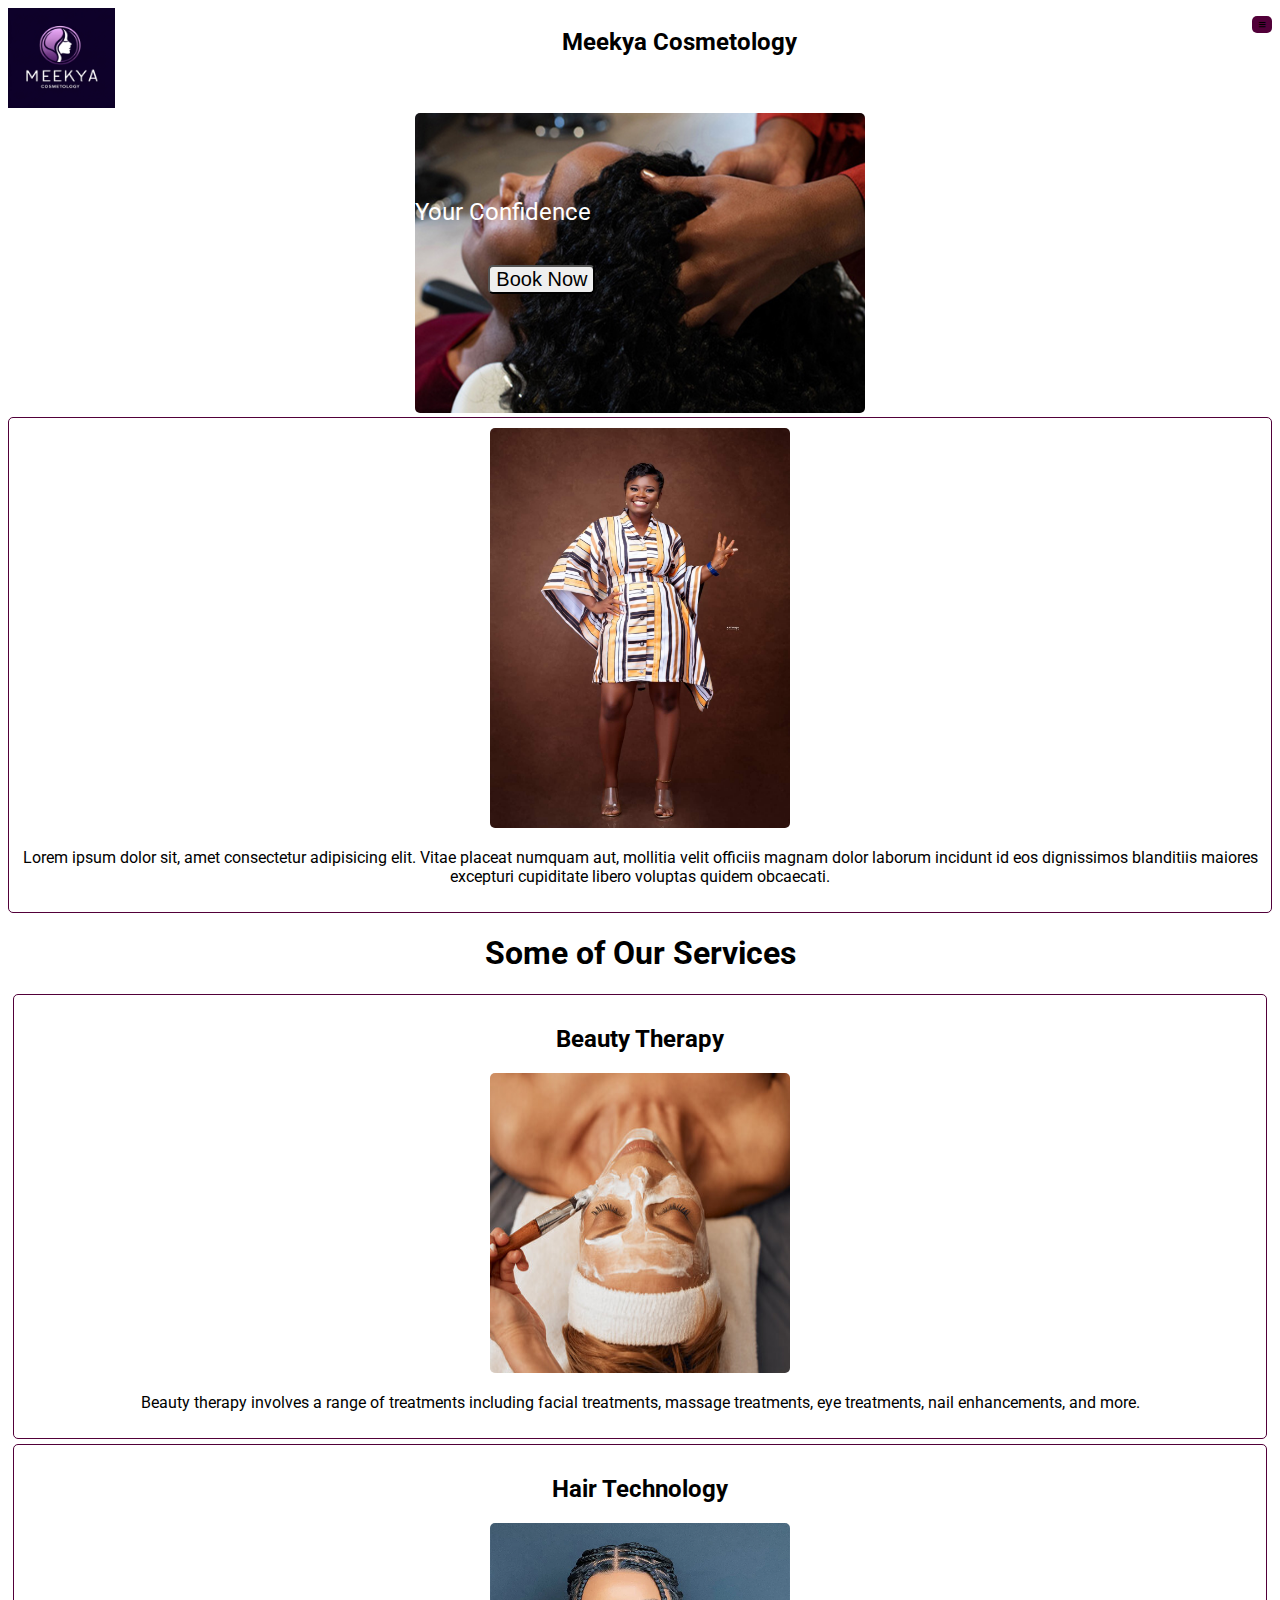
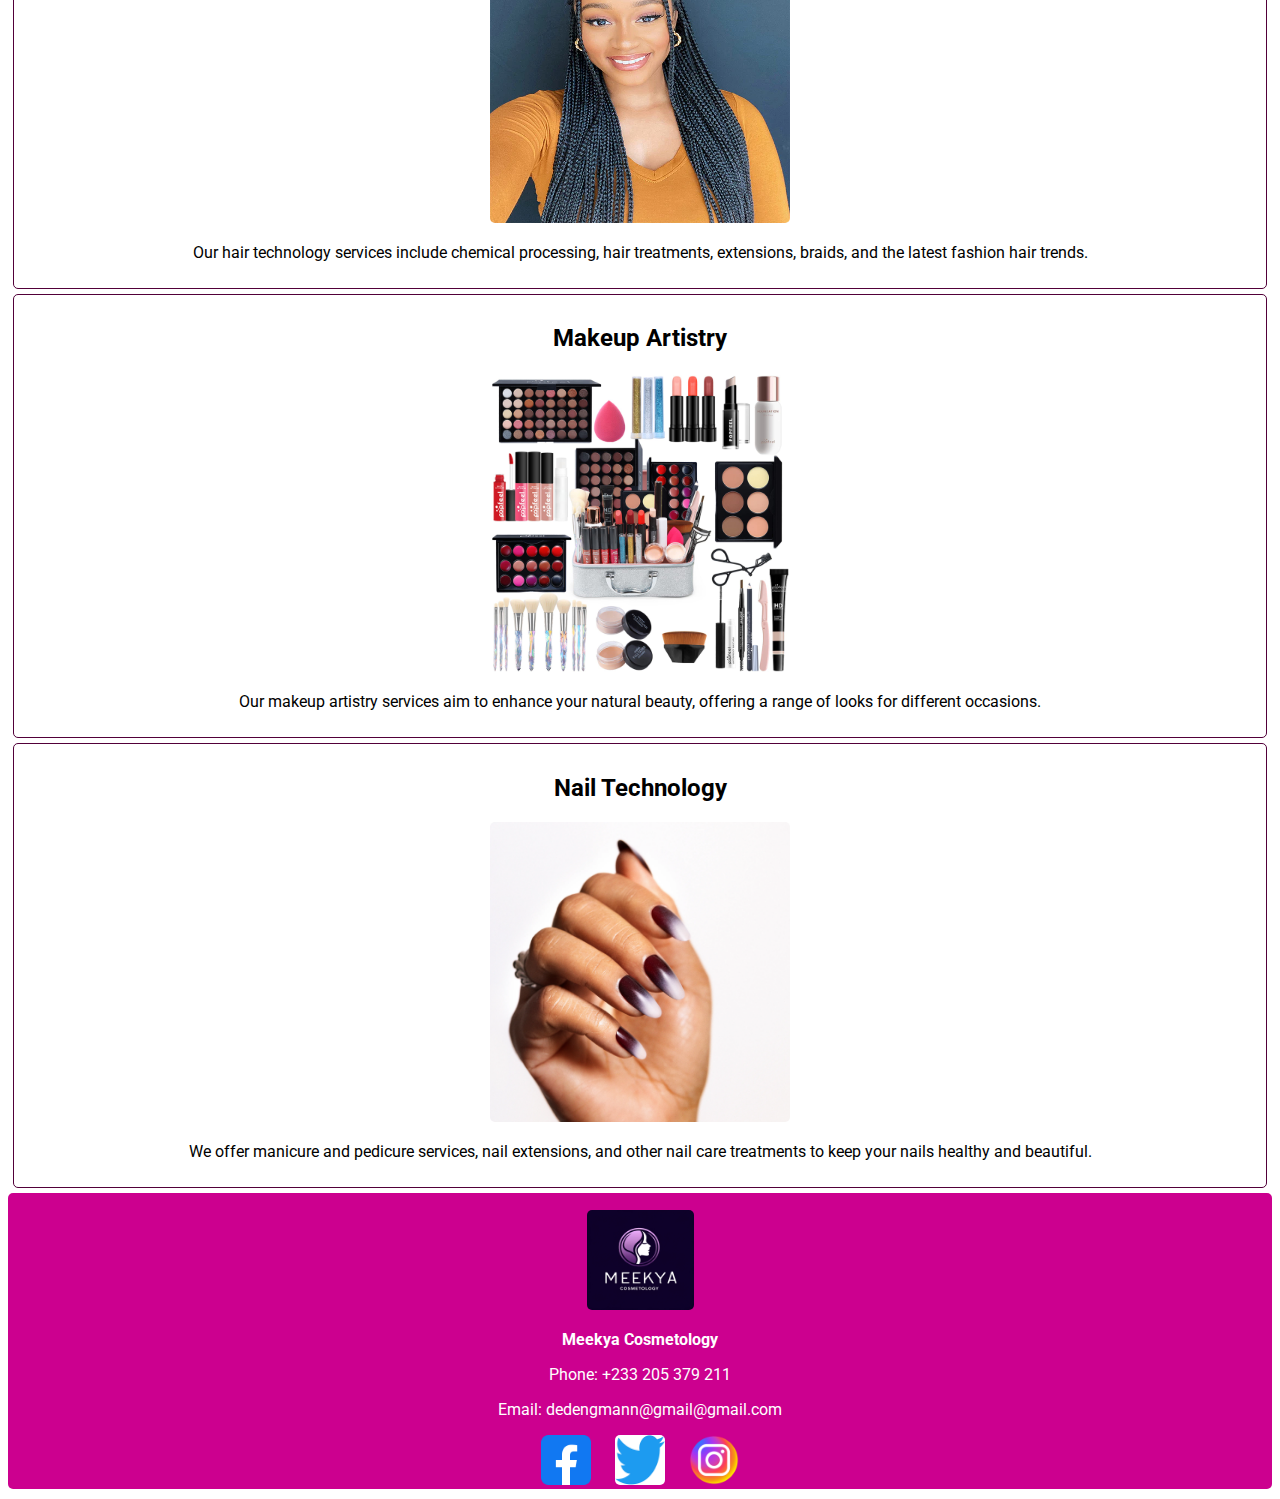
==== index.html @ be37b42e "updates" ====
<!DOCTYPE html>
<html lang="en">
  <head>
    <meta charset="UTF-8" />
    <meta name="viewport" content="width=device-width, initial-scale=1.0" />
    <meta name="description" content="Home pagefor Meekya website" />
    <title>Meekya</title>
    <link rel="stylesheet" href="styles/base.css" />
    <link rel="stylesheet" href="styles/medium.css" />
    <link rel="stylesheet" href="styles/larger.css" />
    <link rel="preconnect" href="https://fonts.googleapis.com" />
    <link rel="preconnect" href="https://fonts.gstatic.com" crossorigin />
    <link
      href="https://fonts.googleapis.com/css2?family=Roboto:ital,wght@0,100;0,300;0,400;0,500;0,700;0,900;1,100;1,300;1,400;1,500;1,700;1,900&display=swap"
      rel="stylesheet"
    />
    <script src="scripts/hamburger.js" defer></script>
  </head>
  <body>
    <header>
      <img src="images/meek-logo.webp" alt="logo" />
      <h2>Meekya Cosmetology</h2>
      <nav>
        <button class="menu-hide">X</button
        ><button class="menu-show showing">&equiv;</button>
        <ul id="nav-menu">
          <li><a class="active" href="index.html">Home</a></li>
          <li><a class="active" href="services.html">Services</a></li>
          <li><a class="active" href="book.html">Book Now</a></li>
        </ul>
      </nav>
    </header>
    <main id="index-main">
      <section id="hero">
        <div class="hero-container">
          <img src="images/heo1.jpg" alt="hero image" />
          <button id="book-button" onclick="book.html">Book Now</button>
          <p>Transform Your Look, Elevate Your Confidence</p>
        </div>
      </section>
      <div class="aboutme">
        <section id="aboutme">
          
          <img src="images/picofme.jpg" alt="about" />
          <p>
            Lorem ipsum dolor sit, amet consectetur adipisicing elit. Vitae
            placeat numquam aut, mollitia velit officiis magnam dolor laborum
            incidunt id eos dignissimos blanditiis maiores excepturi cupiditate
            libero voluptas quidem obcaecati.
          </p>
        </section>
      </div>
      <div class="services">
        <h1>Some of Our Services</h1>
        <section class="services-section" id="service1">
          <h2>Beauty Therapy</h2>
          <img src="images/beauty therapy.jpg" alt="img1" />
          <p>
            Beauty therapy involves a range of treatments including facial
            treatments, massage treatments, eye treatments, nail enhancements,
            and more.
          </p>
        </section>
        <section class="services-section" id="service1">
          <h2>Hair Technology</h2>
          <img src="images/hairtec.webp" alt="img1" />
          <p>
            Our hair technology services include chemical processing, hair
            treatments, extensions, braids, and the latest fashion hair trends.
          </p>
        </section>
        <section class="services-section" id="service1">
          <h2>Makeup Artistry</h2>
          <img src="images/maekup.jpg" alt="img1" />
          <p>
            Our makeup artistry services aim to enhance your natural beauty,
            offering a range of looks for different occasions.
          </p>
        </section>
        <section class="services-section" id="service1">
          <h2>Nail Technology</h2>
          <img src="images/nails.webp" alt="img1" />
          <p>
            We offer manicure and pedicure services, nail extensions, and other
            nail care treatments to keep your nails healthy and beautiful.
          </p>
        </section>
      </div>
      
      <footer>
        <div class="footer-logo">
          <p>
            <img src="images/meek-logo.webp" alt="Logo" width="107" height="100" />
          </p>
        </div>
        <div class="footer-contact-details">
          <p><b>Meekya Cosmetology</b></p>
          <p>Phone: +233 205 379 211</p>
          <p>Email: dedengmann@gmail@gmail.com</p>
        </div>

        <div class="socialmedia">
          <a href="https://www.facebook.com/">
            <img
              src="images/facebook.png"
              alt="Facebook"
              width="50"
              height="50"
            />
          </a>

          <a href="https://twitter.com/">
            <img
              src="images/twitter.png"
              alt="Twitter"
              width="50"
              height="50"
            />
          </a>

          <a href="https://www.instagram.com/">
            <img
              src="images/instagram.png"
              alt="Instagram"
              width="50"
              height="50"
            />
          </a>
        </div>
      </footer>
    </main>
  </body>
</html>
---- styles/base.css ----
:root {
    --text-color: black;
    --background-color: white;
    --accent-color: #CC008F;
    --accent-color2: #520039;
}

body {
    font-family: "Roboto", sans-serif;
    font-weight: 400;
    font-style: normal;
    text-align: center;

}

nav ul {
    list-style: none;

}


nav ul li a {
    display: block;
    font-size: 24px;
    text-decoration: none;
    color: black;
    text-align: center;
    padding: 10px;

}


nav ul li a:hover {
    background-color: var(--accent-color2);
    border-radius: 10px;
}

.menu-hide,
.menu-show {

    display: none;

    background-color: var(--accent-color2);

    border: black;

    margin: .5rem 0 0 .5rem;

    border-radius: 5px;

}



.menu-hide.showing,
.menu-show.showing {

    display: block;
    text-align: center;

}



#nav-menu {

    display: none;


}



#nav-menu.showing {

    display: block;


}

header img {
    height: 100px;
    width: 107px;

}

header {
    display: flex;
    justify-content: space-between;
    padding-bottom: 5px;
}

.hero-container {
    position: relative;
}

#hero img {
    width: 450px;
    height: 300px;
    border-radius: 5px;
}


#book-button {
    position: absolute;
    top: 50%;
    left: 38%;
    font-size: 20px;
    border-radius: 5px;
}

#hero p {
    position: absolute;
    top: 20%;
    left: 7%;
    color: white;
    font-size: 24px;
}

#book-button:hover {
    cursor: pointer;
    background-color: #CC008F;
    color: white;
}

.aboutme {
    border: solid 1.5px #520039;
    padding: 10px;
    border-radius: 5px;

}

.aboutme img {
    width: 300px;
    height: 400px;
    border-radius: 5px;
}

.services-section {
    border: solid 1.5px #520039;
    padding: 10px;
    border-radius: 5px;
    margin: 5px;
}

.services img {
    width: 300px;
    height: 300px;
    border-radius: 5px;
}

footer {
    background-color: #CC008F;
    padding-top: 1px;
    color: white;
    border-radius: 5px;


}

footer a {
    text-decoration: none;
    padding: 10px;

}

footer img {
    border-radius: 5px;
}
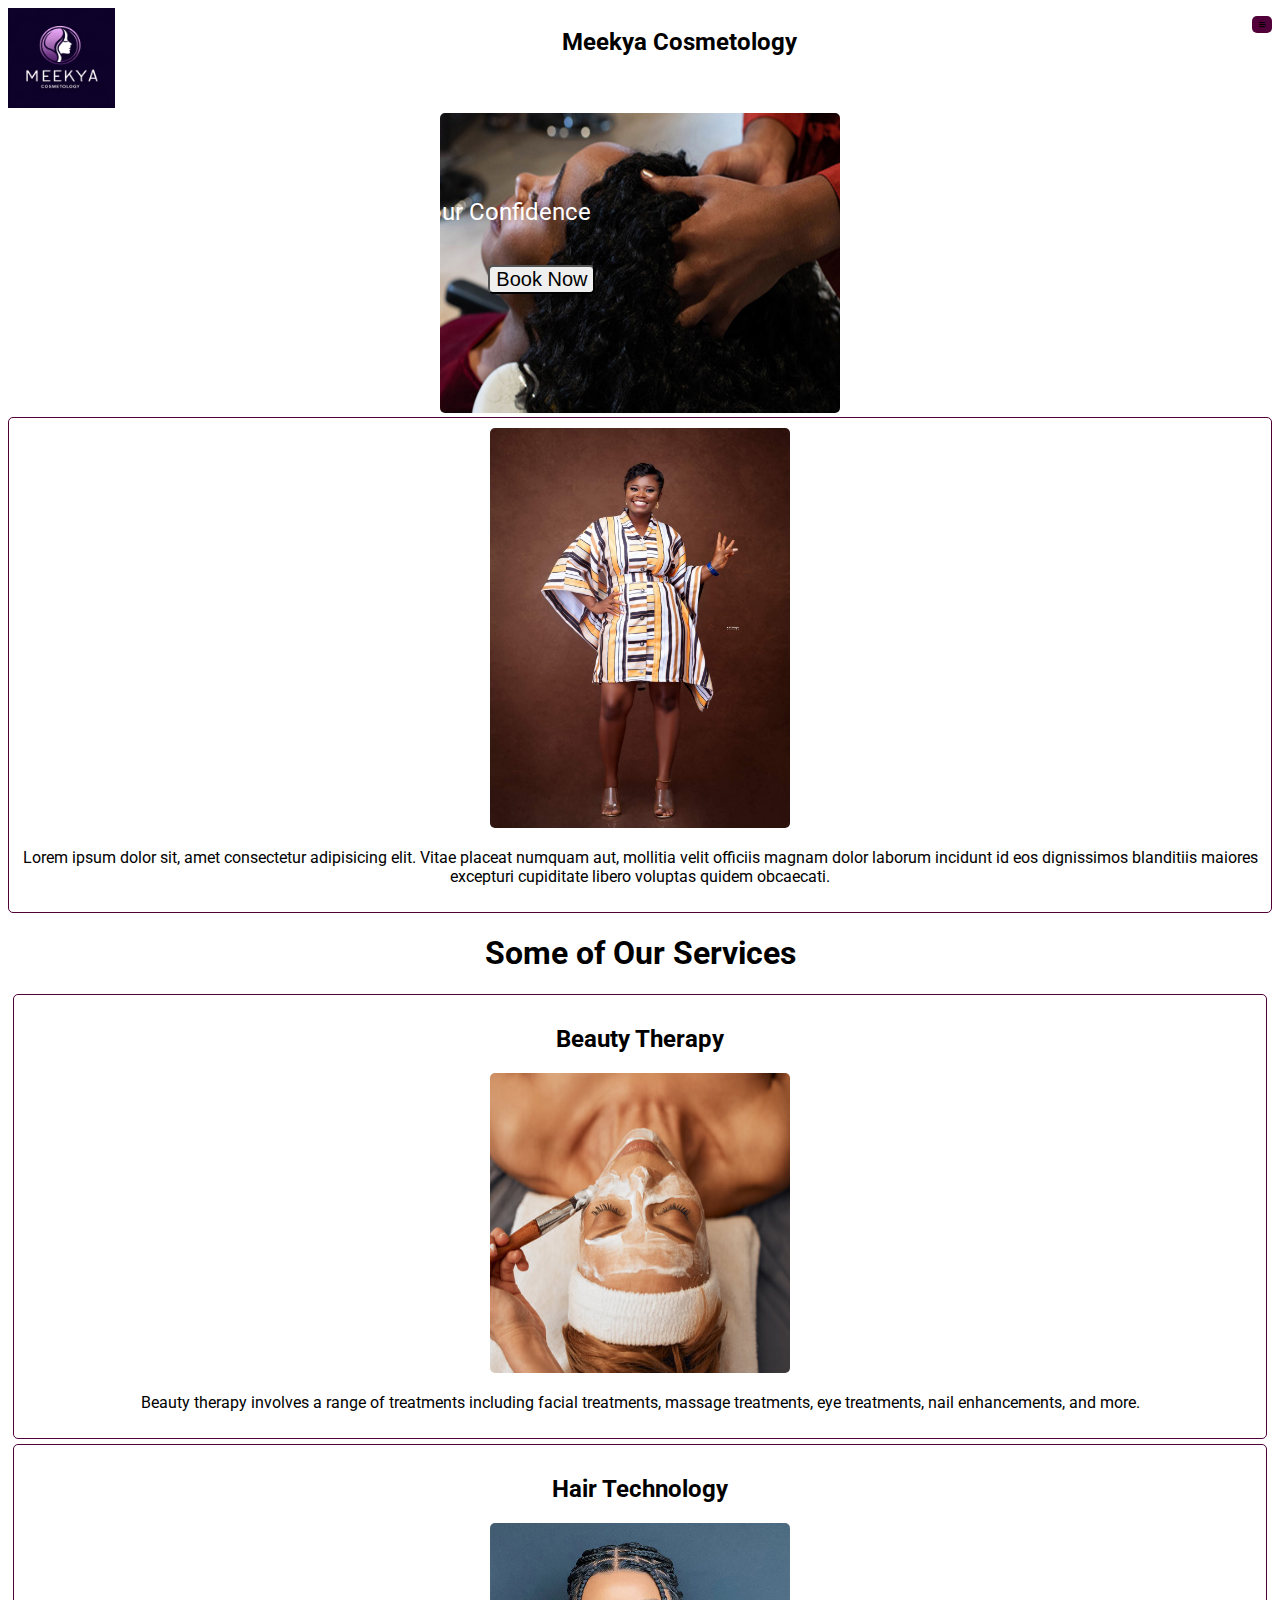
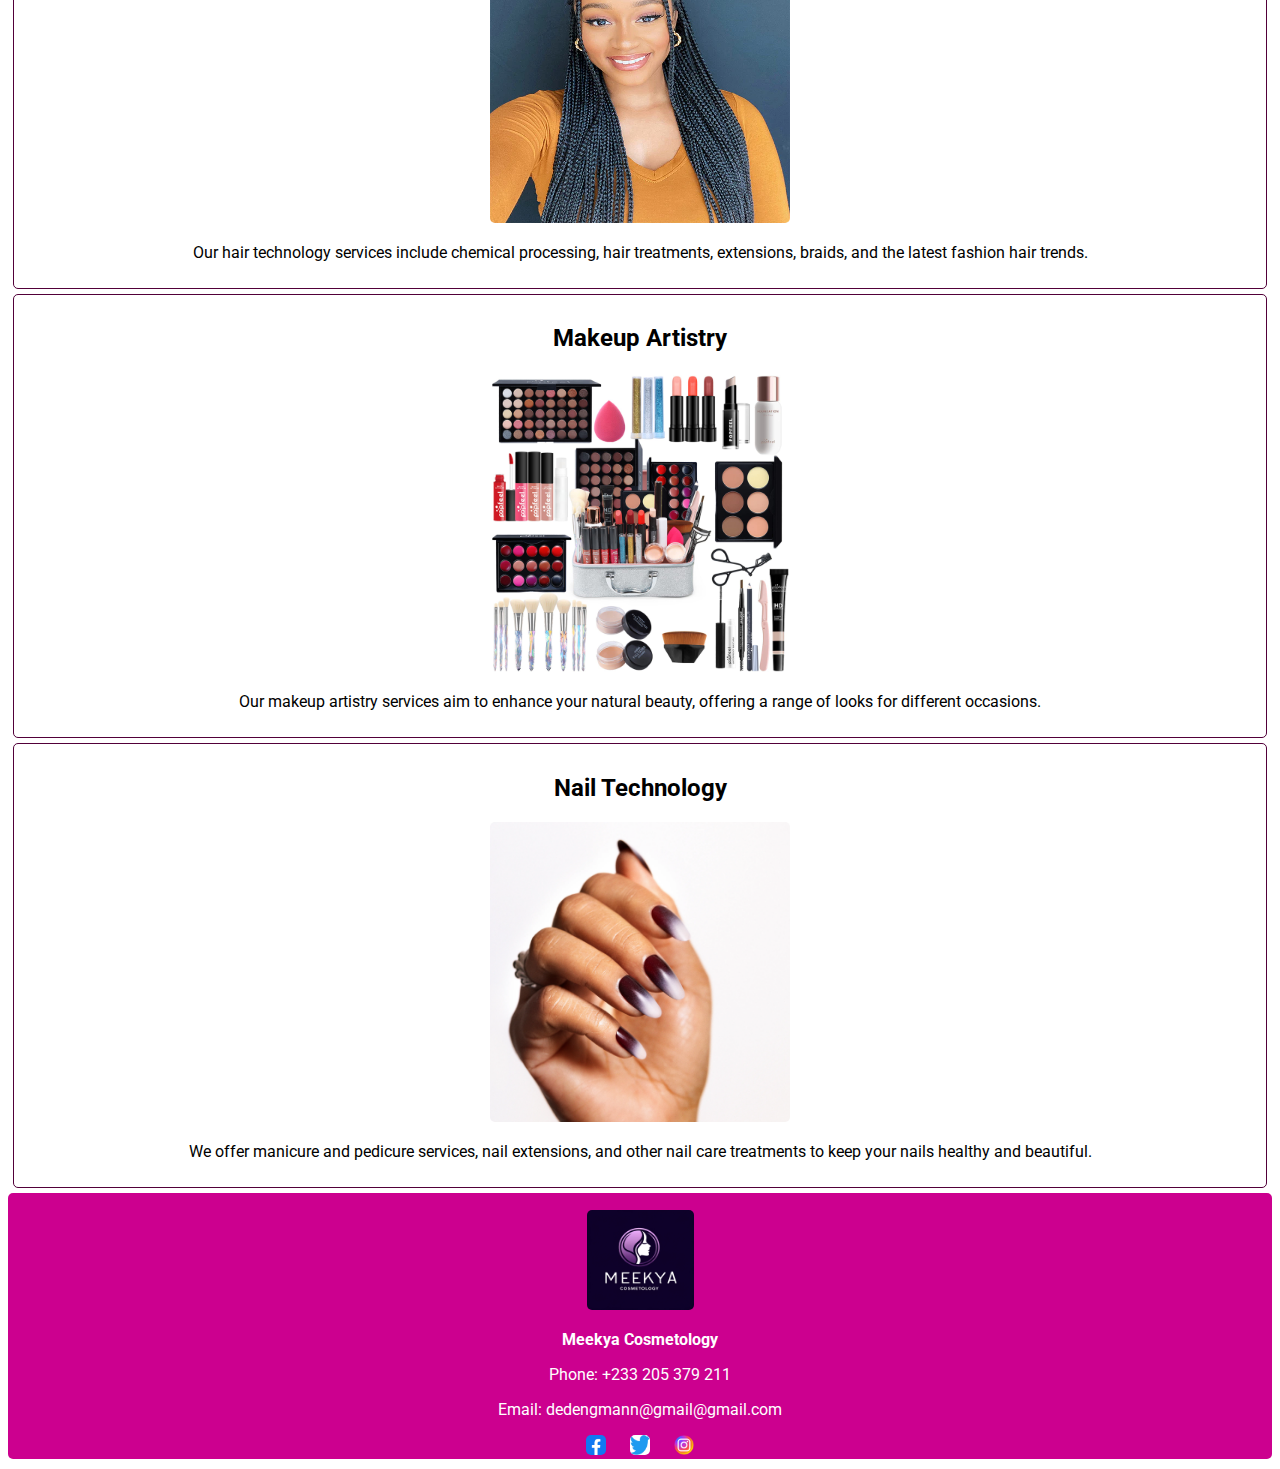
==== commit add806ba: "updates" ====
--- a/index.html
+++ b/index.html
@@ -104,8 +104,8 @@
             <img
               src="images/facebook.png"
               alt="Facebook"
-              width="50"
-              height="50"
+              width="20"
+              height="20"
             />
           </a>
 
@@ -113,8 +113,8 @@
             <img
               src="images/twitter.png"
               alt="Twitter"
-              width="50"
-              height="50"
+              width="20"
+              height="20"
             />
           </a>
 
@@ -122,8 +122,8 @@
             <img
               src="images/instagram.png"
               alt="Instagram"
-              width="50"
-              height="50"
+              width="20"
+              height="20"
             />
           </a>
         </div>
--- a/styles/base.css
+++ b/styles/base.css
@@ -95,7 +95,7 @@
 }
 
 #hero img {
-    width: 450px;
+    width: 400px;
     height: 300px;
     border-radius: 5px;
 }
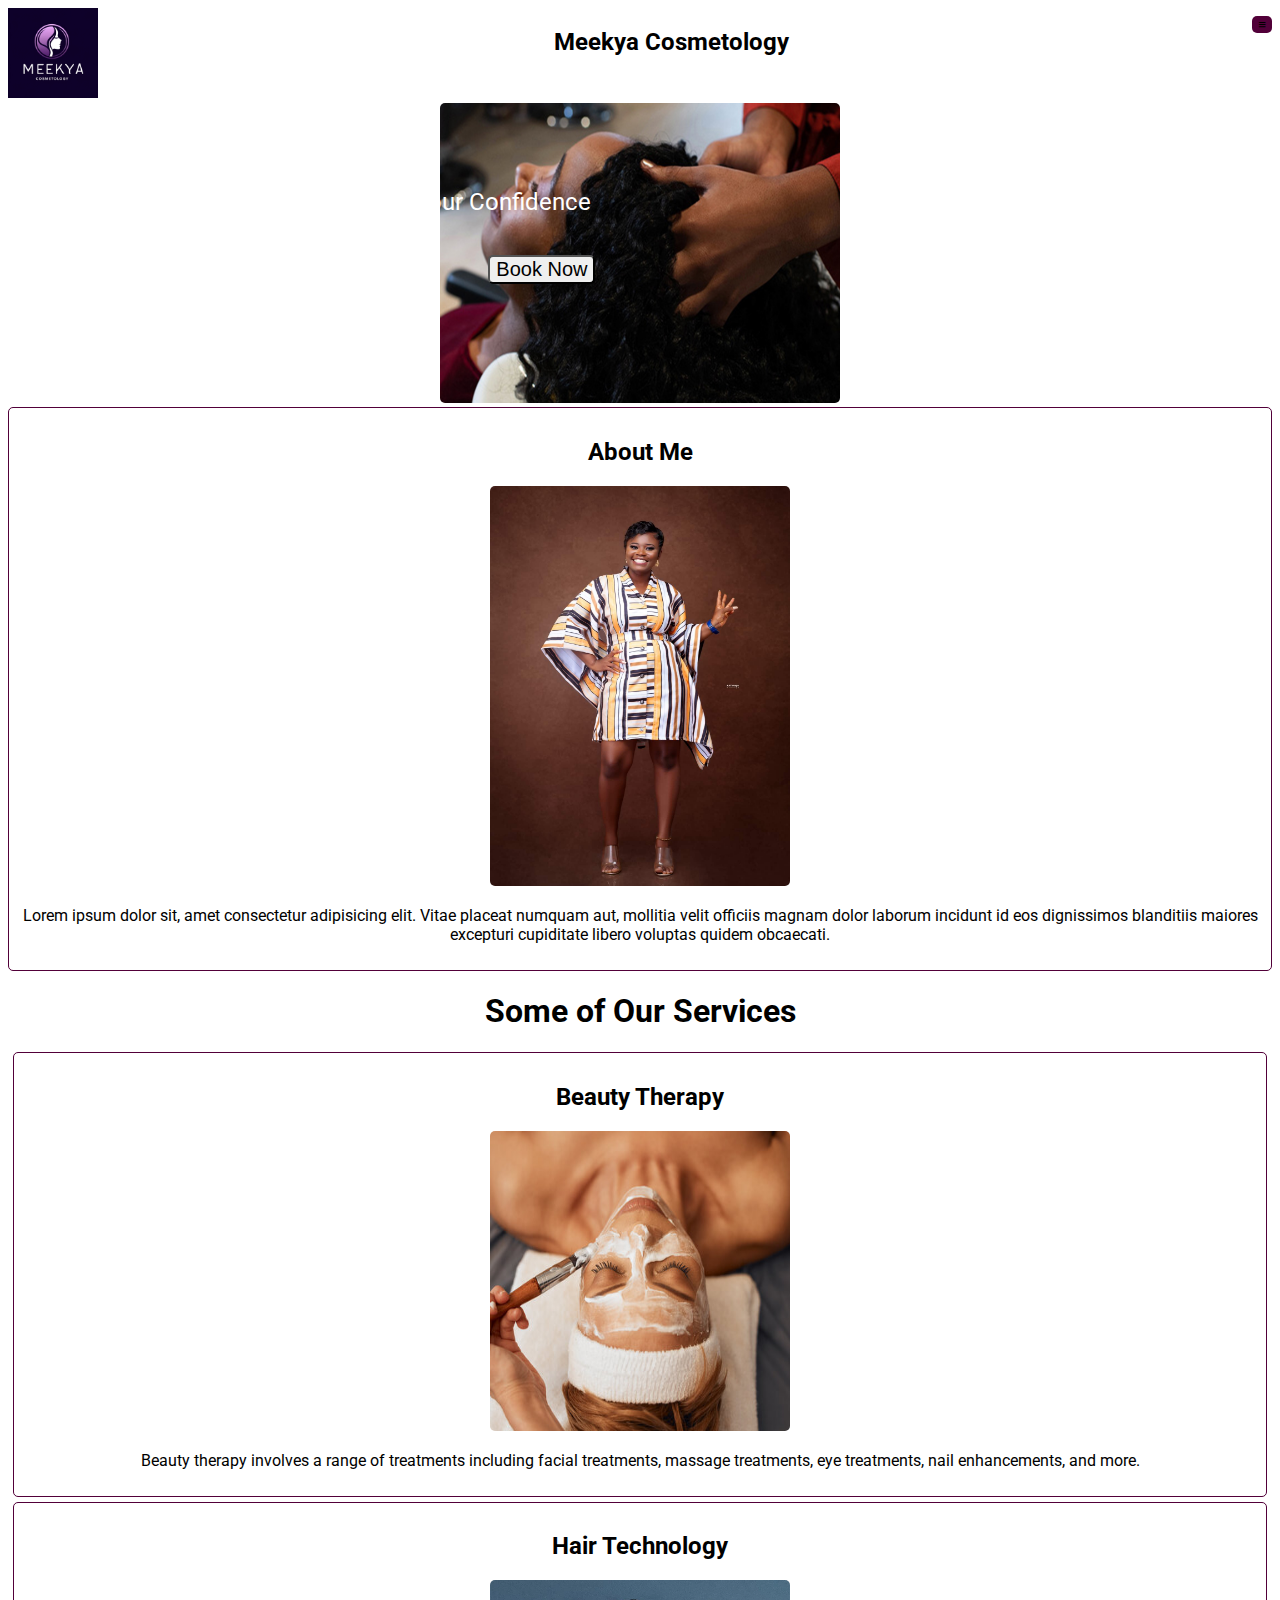
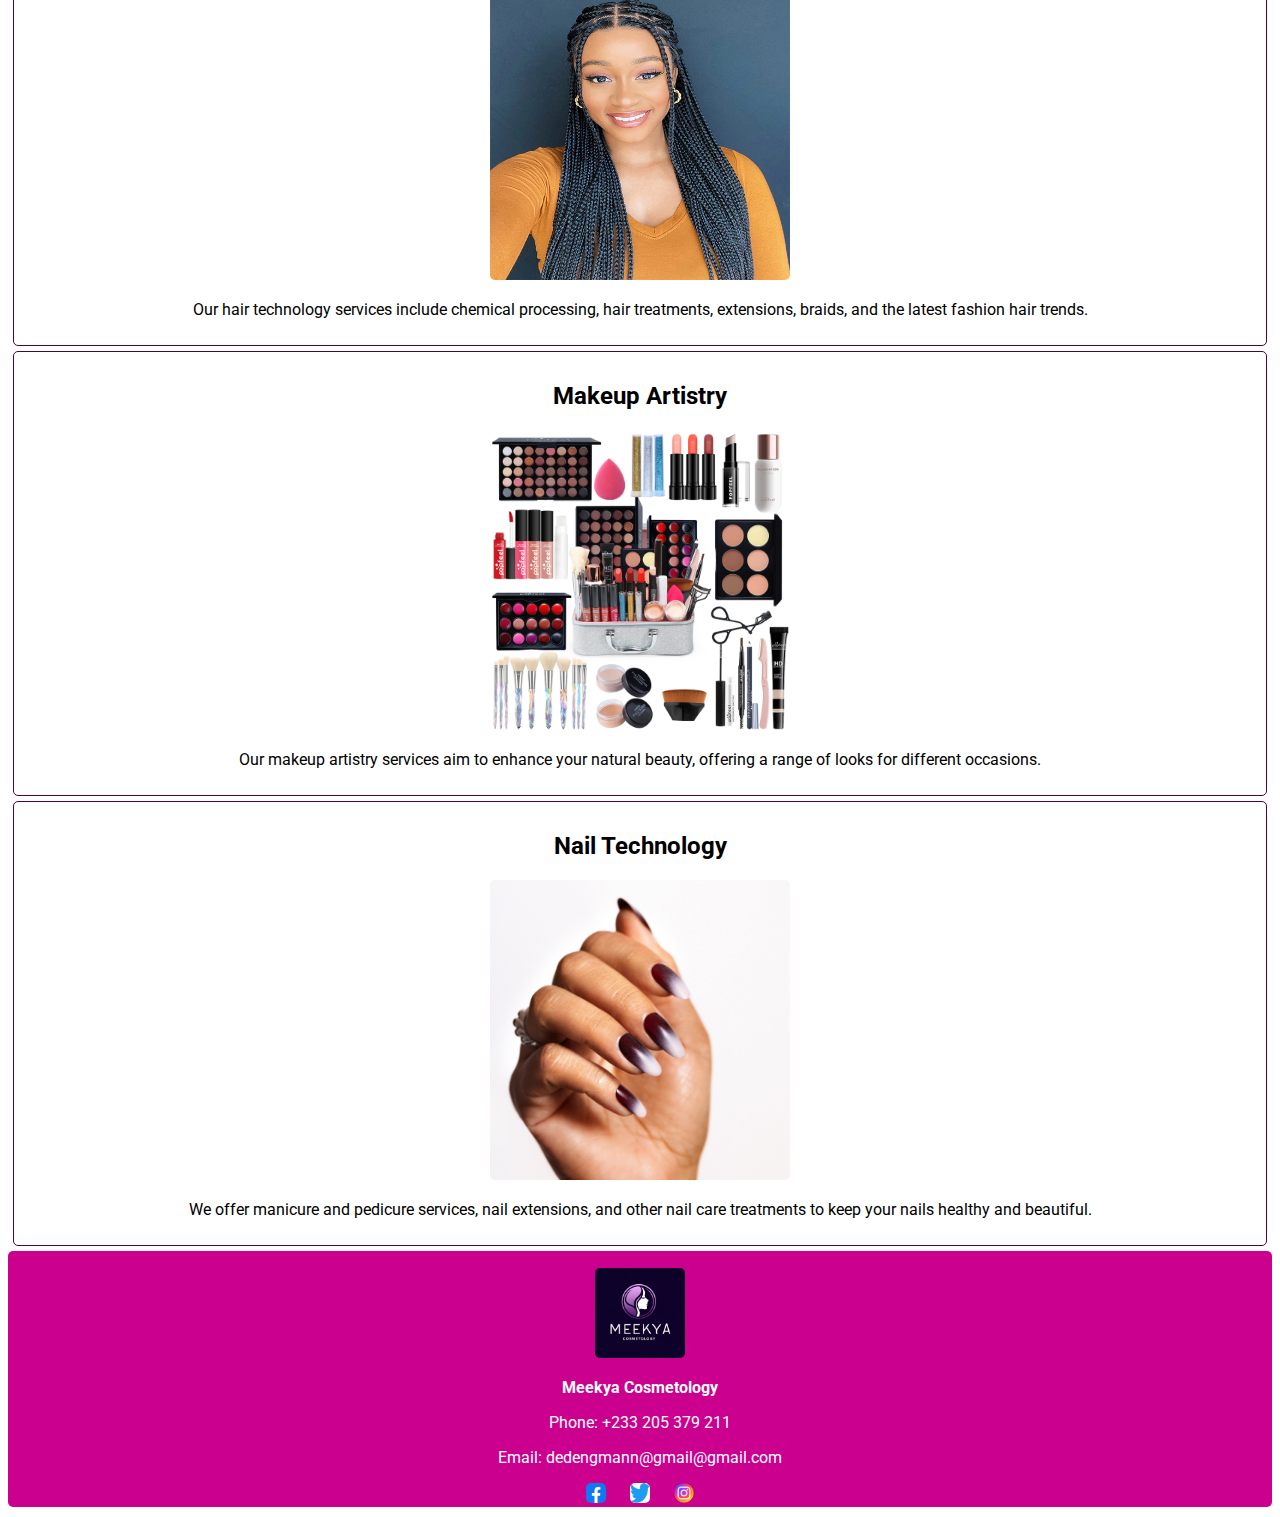
==== commit 8a5506c3: "updates" ====
--- a/index.html
+++ b/index.html
@@ -40,7 +40,7 @@
       </section>
       <div class="aboutme">
         <section id="aboutme">
-          
+          <h2>About Me</h2>
           <img src="images/picofme.jpg" alt="about" />
           <p>
             Lorem ipsum dolor sit, amet consectetur adipisicing elit. Vitae
@@ -86,11 +86,16 @@
           </p>
         </section>
       </div>
-      
+
       <footer>
         <div class="footer-logo">
           <p>
-            <img src="images/meek-logo.webp" alt="Logo" width="107" height="100" />
+            <img
+              src="images/meek-logo.webp"
+              alt="Logo"
+              width="90"
+              height="90"
+            />
           </p>
         </div>
         <div class="footer-contact-details">
--- a/styles/base.css
+++ b/styles/base.css
@@ -79,8 +79,8 @@
 }
 
 header img {
-    height: 100px;
-    width: 107px;
+    height: 90px;
+    width: 90px;
 
 }
 
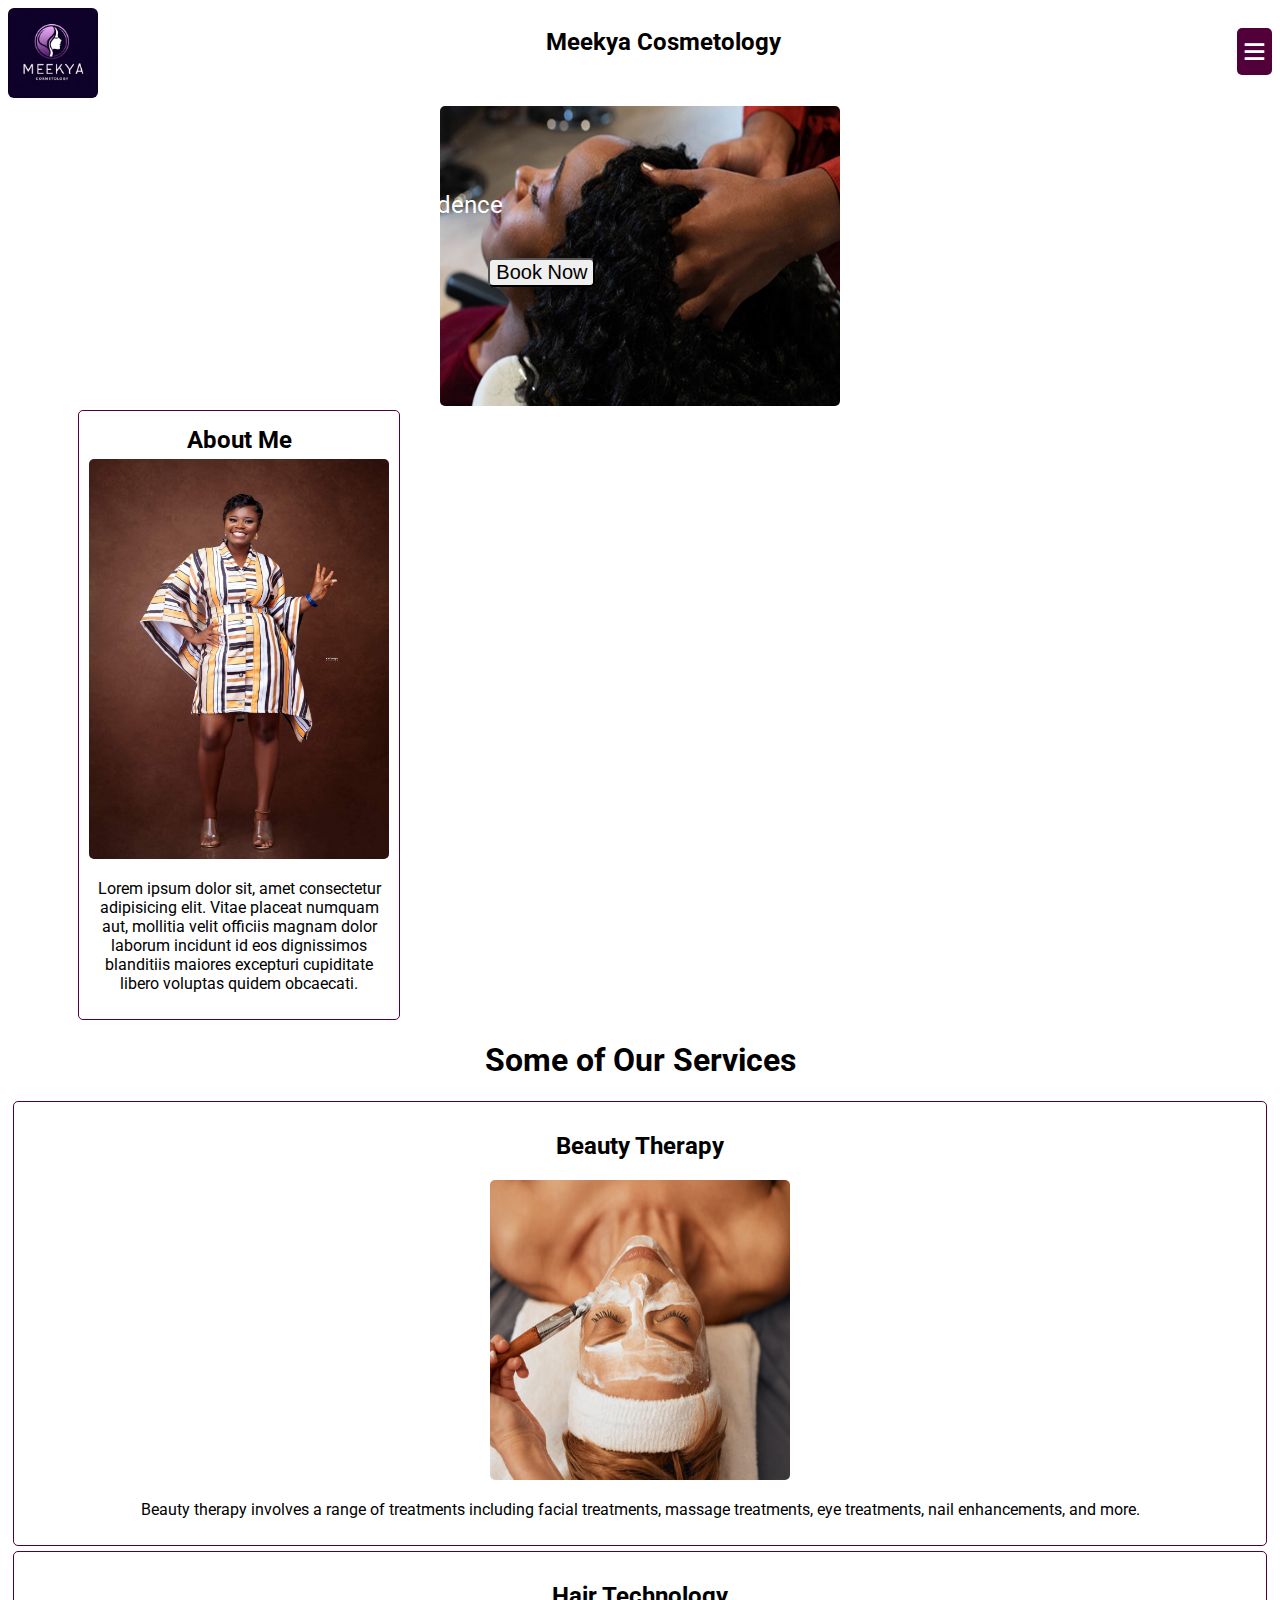
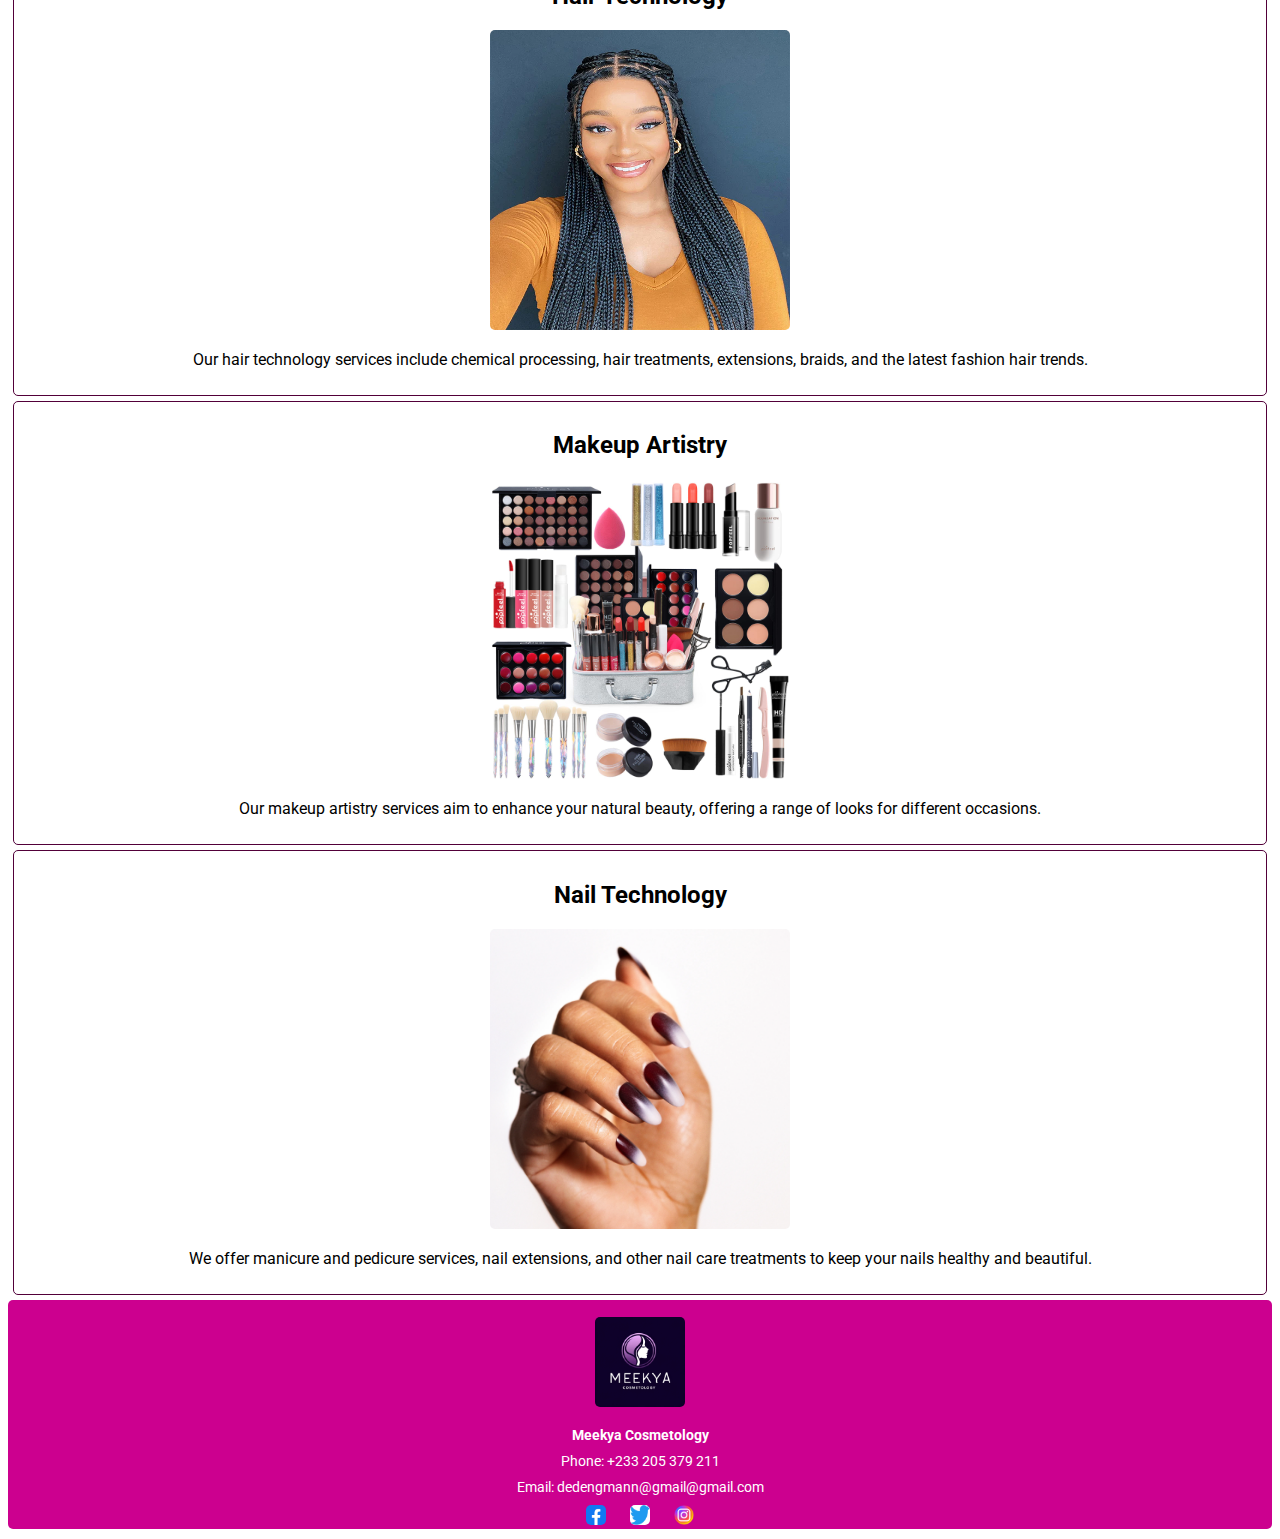
==== commit 1d03be58: "updates" ====
--- a/index.html
+++ b/index.html
@@ -18,7 +18,7 @@
   </head>
   <body>
     <header>
-      <img src="images/meek-logo.webp" alt="logo" />
+      <a href="index.html"><img src="images/meek-logo.webp" alt="logo" /> </a>
       <h2>Meekya Cosmetology</h2>
       <nav>
         <button class="menu-hide">X</button
--- a/styles/base.css
+++ b/styles/base.css
@@ -30,6 +30,7 @@
 }
 
 
+
 nav ul li a:hover {
     background-color: var(--accent-color2);
     border-radius: 10px;
@@ -47,7 +48,9 @@
     margin: .5rem 0 0 .5rem;
 
     border-radius: 5px;
-
+    font-size: 40px;
+    margin-top: 20px;
+    color: white
 }
 
 
@@ -81,13 +84,14 @@
 header img {
     height: 90px;
     width: 90px;
+    border-radius: 6px;
 
 }
 
 header {
     display: flex;
     justify-content: space-between;
-    padding-bottom: 5px;
+    padding-bottom: 4px;
 }
 
 .hero-container {
@@ -112,7 +116,7 @@
 #hero p {
     position: absolute;
     top: 20%;
-    left: 7%;
+
     color: white;
     font-size: 24px;
 }
@@ -123,10 +127,17 @@
     color: white;
 }
 
+.aboutme h2 {
+    margin: 5px;
+}
+
 .aboutme {
     border: solid 1.5px #520039;
     padding: 10px;
     border-radius: 5px;
+    width: 300px;
+    text-align: center;
+    margin-left: 70px;
 
 }
 
@@ -166,4 +177,10 @@
 
 footer img {
     border-radius: 5px;
+}
+
+.footer-contact-details p {
+
+    margin: 10px;
+    font-size: 14px;
 }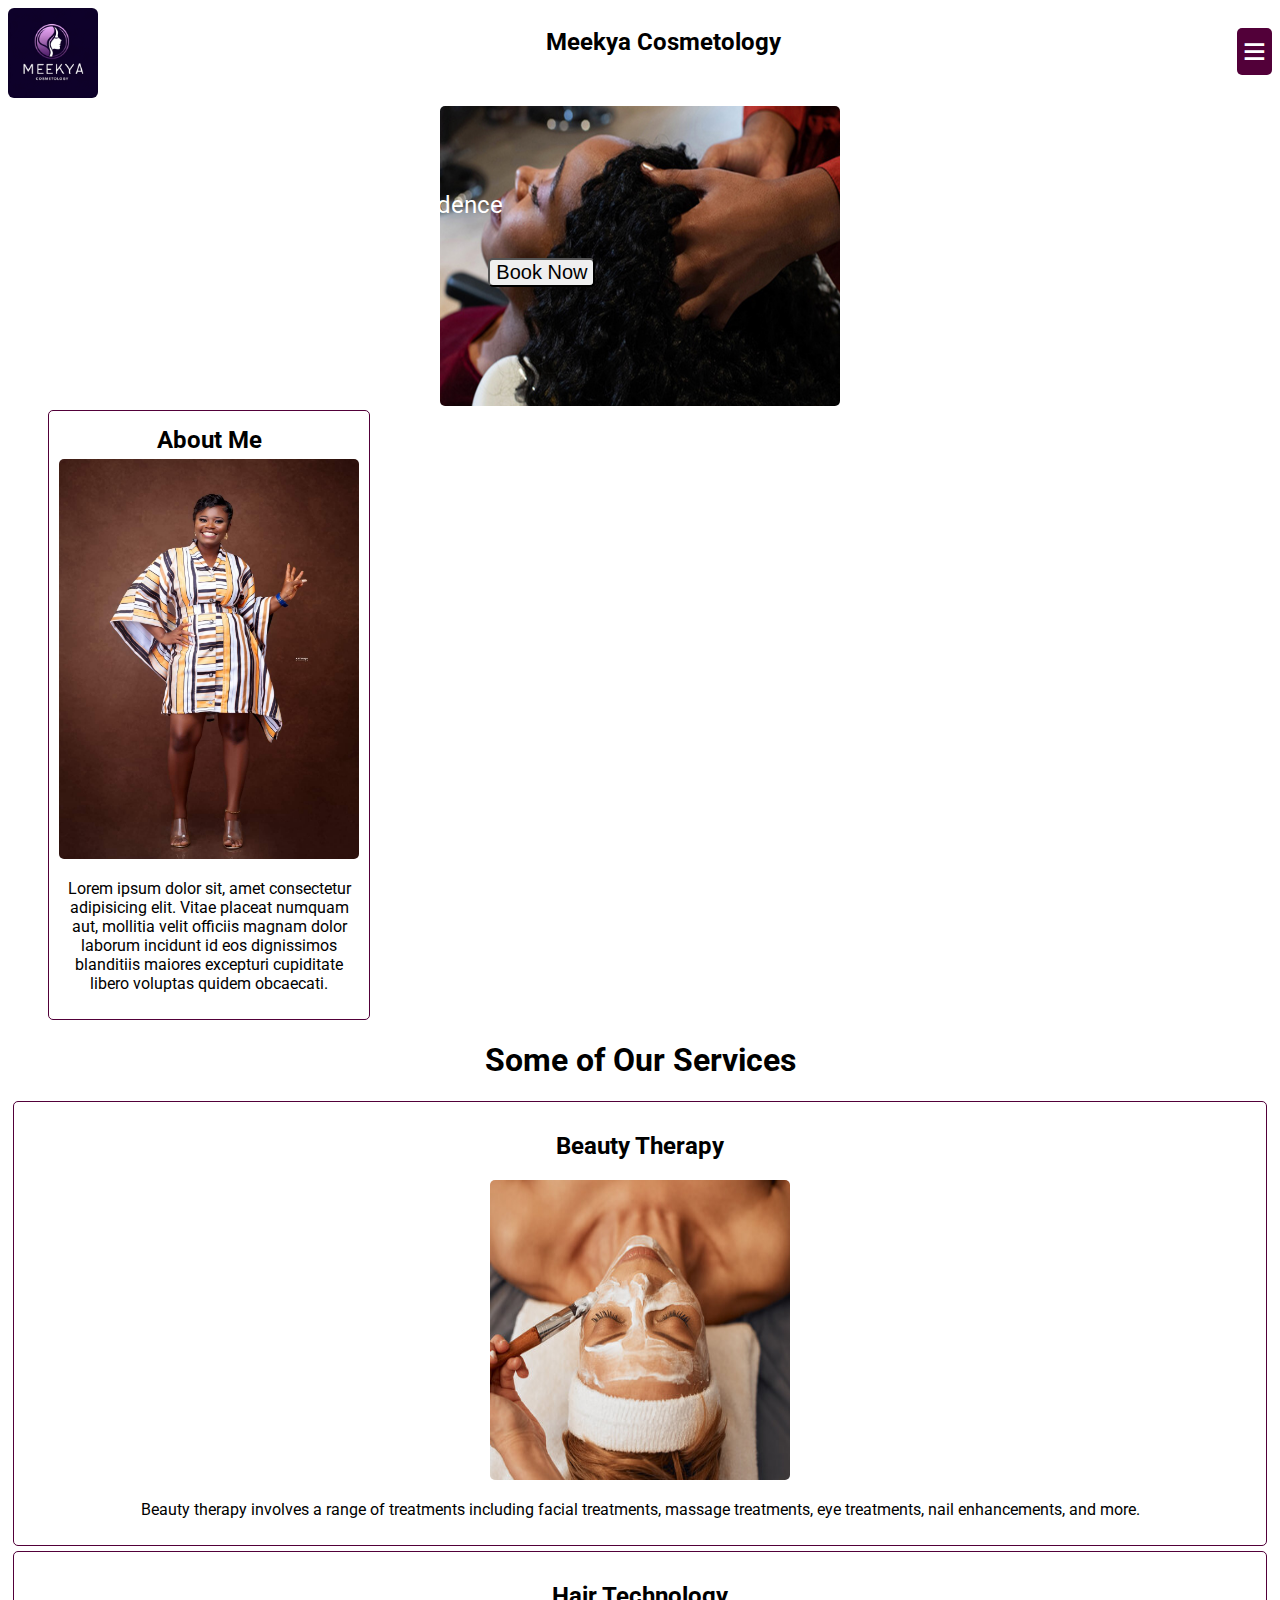
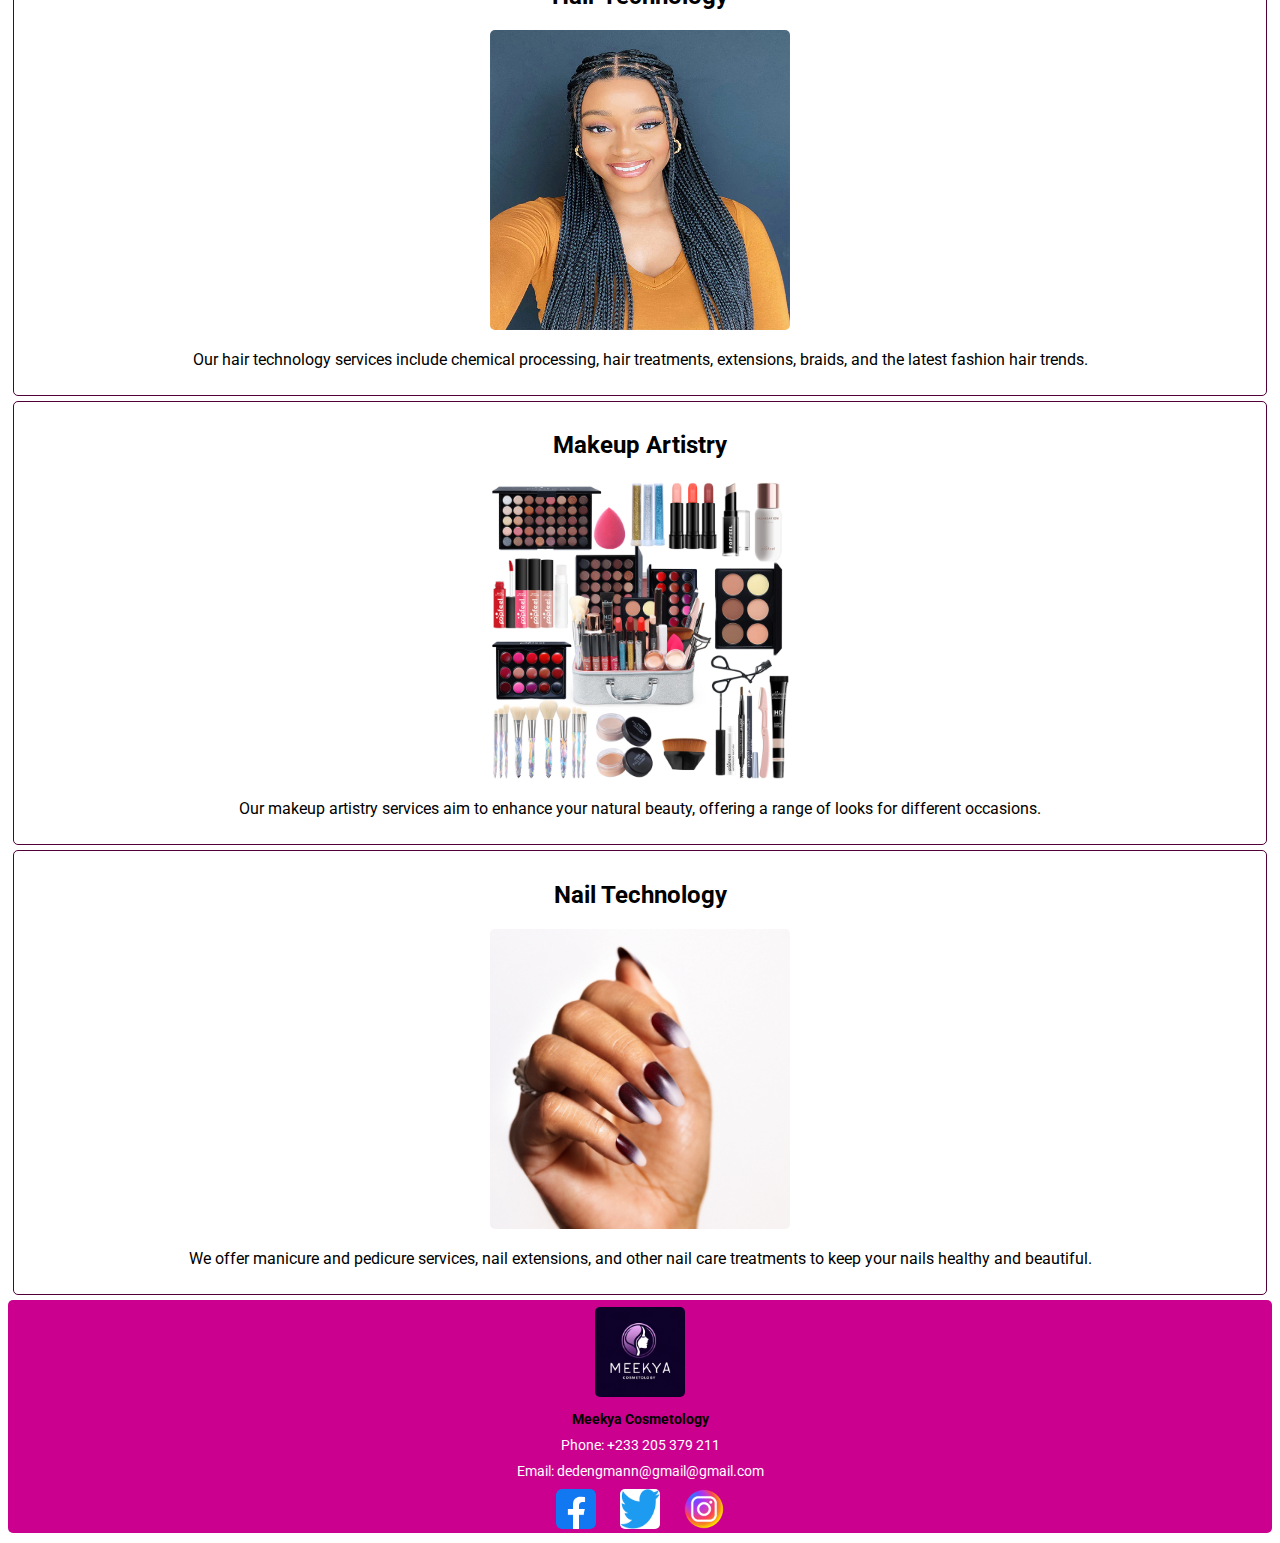
==== commit ad098384: "updates" ====
--- a/index.html
+++ b/index.html
@@ -109,8 +109,8 @@
             <img
               src="images/facebook.png"
               alt="Facebook"
-              width="20"
-              height="20"
+              width="40"
+              height="40"
             />
           </a>
 
@@ -118,8 +118,8 @@
             <img
               src="images/twitter.png"
               alt="Twitter"
-              width="20"
-              height="20"
+              width="40"
+              height="40"
             />
           </a>
 
@@ -127,8 +127,8 @@
             <img
               src="images/instagram.png"
               alt="Instagram"
-              width="20"
-              height="20"
+              width="40"
+              height="40"
             />
           </a>
         </div>
--- a/styles/base.css
+++ b/styles/base.css
@@ -21,7 +21,7 @@
 
 nav ul li a {
     display: block;
-    font-size: 24px;
+    font-size: 16px;
     text-decoration: none;
     color: black;
     text-align: center;
@@ -137,7 +137,7 @@
     border-radius: 5px;
     width: 300px;
     text-align: center;
-    margin-left: 70px;
+    margin-left: 40px;
 
 }
 
@@ -175,12 +175,22 @@
 
 }
 
+.footer-logo p {
+
+    margin: 6px;
+}
+
 footer img {
     border-radius: 5px;
+
 }
 
 .footer-contact-details p {
 
     margin: 10px;
     font-size: 14px;
+}
+
+.footer-contact-details p b {
+    color: black;
 }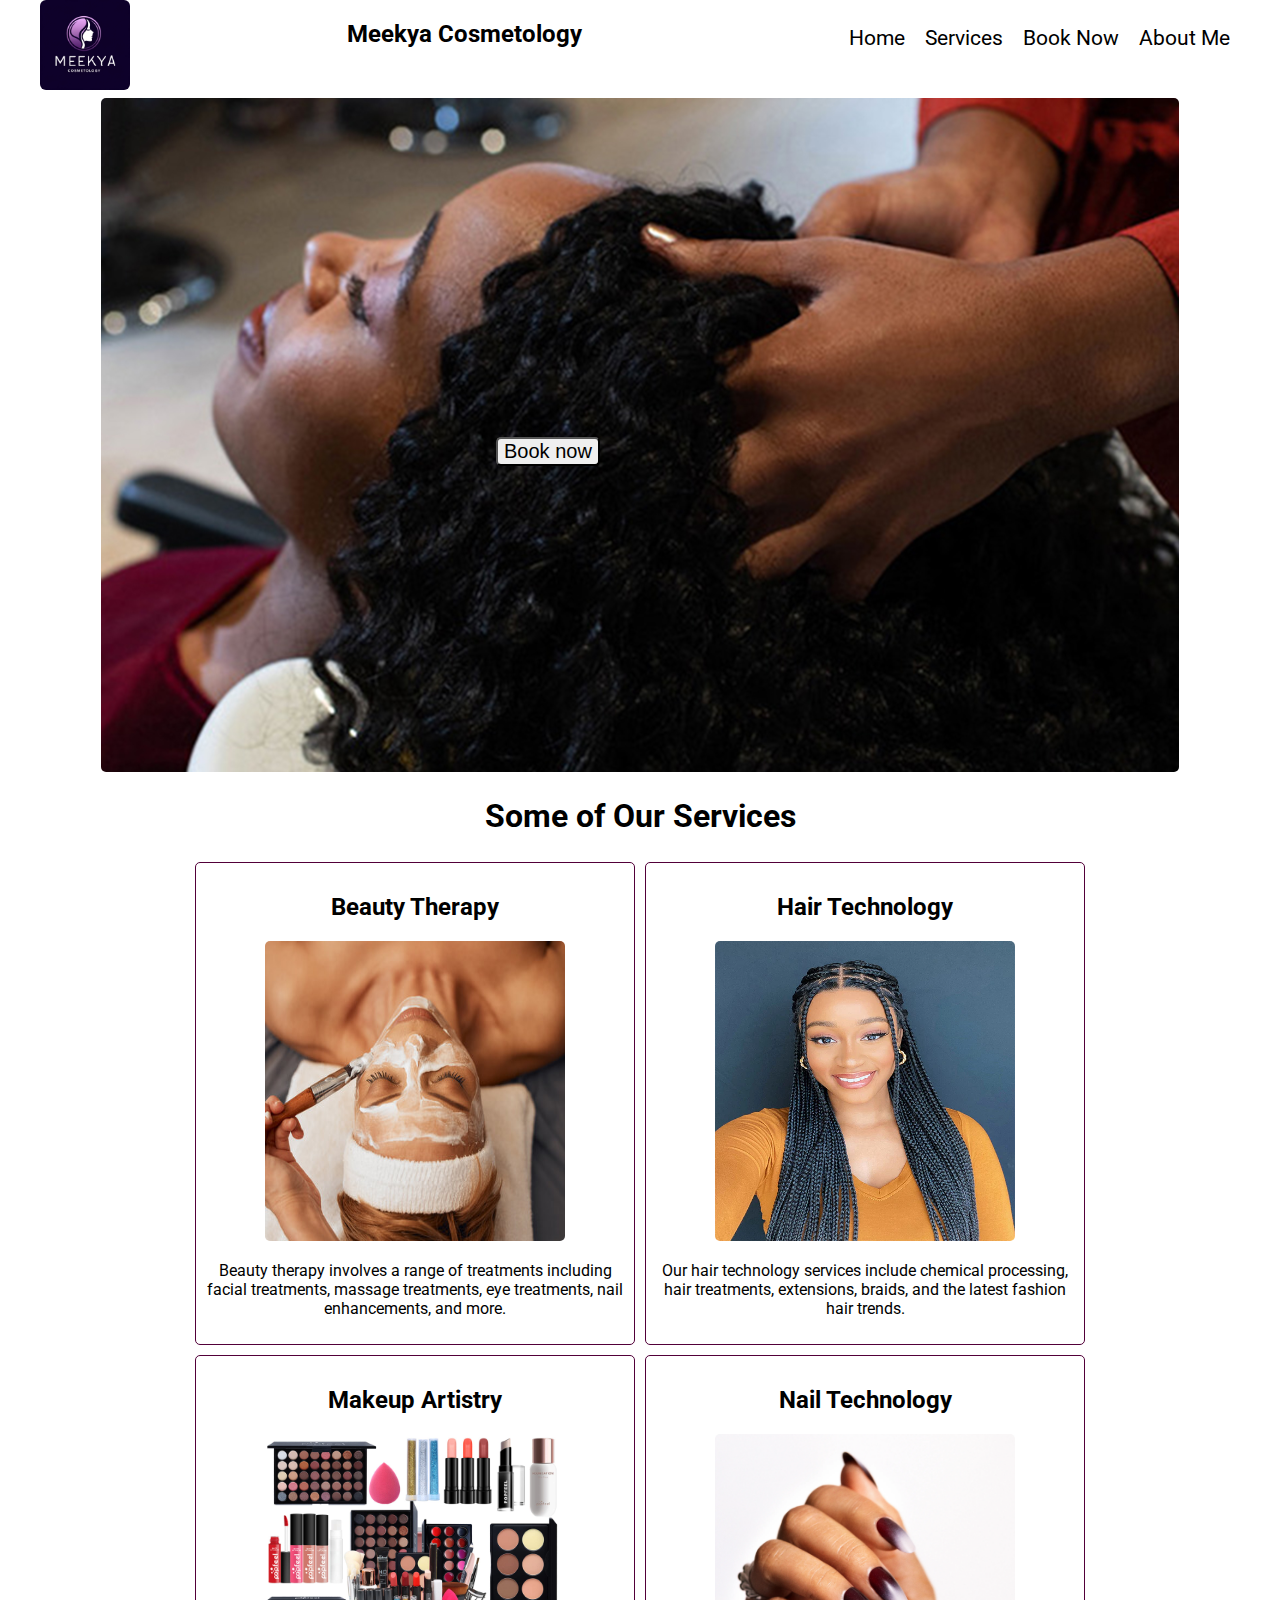
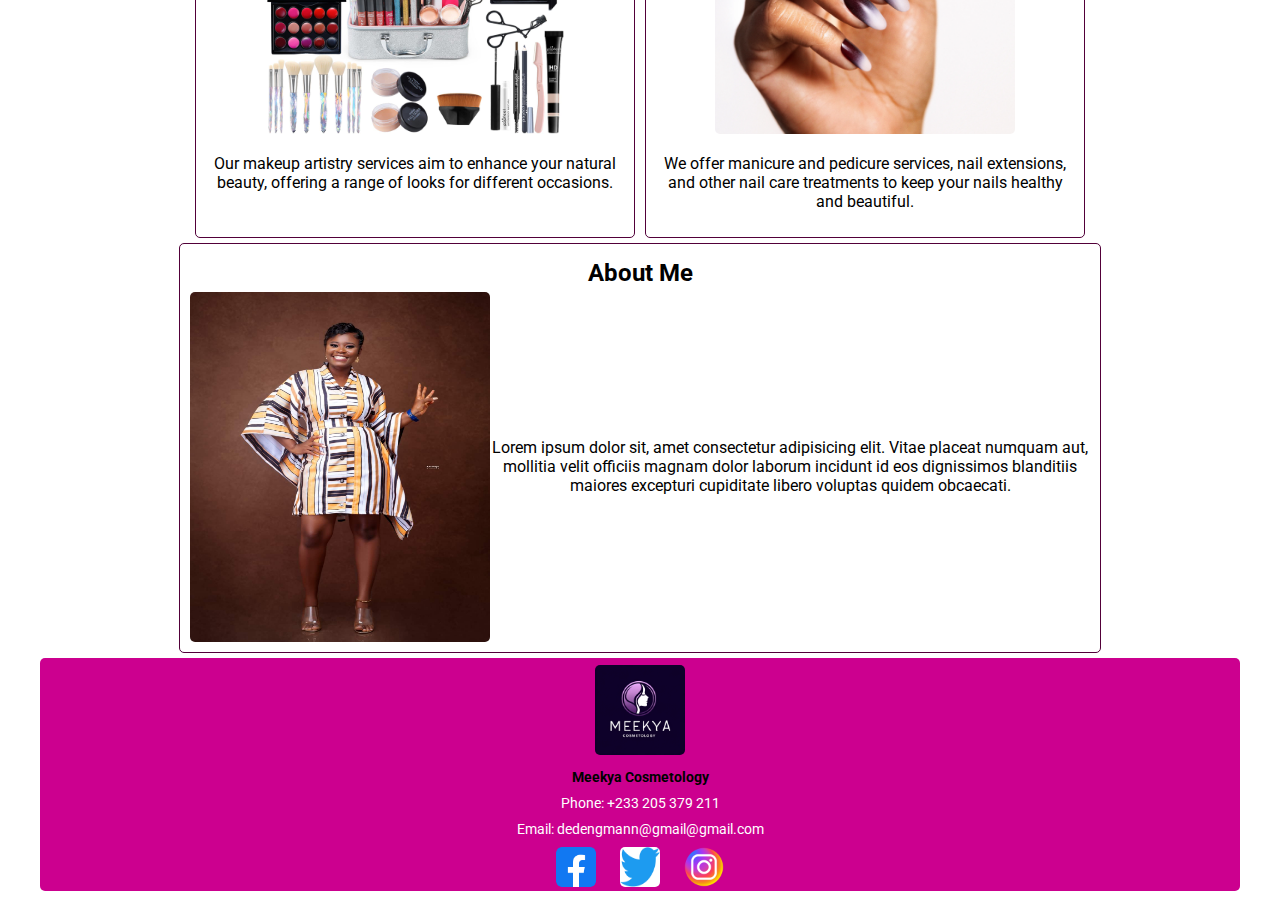
==== commit c5a31a66: "update" ====
--- a/index.html
+++ b/index.html
@@ -27,20 +27,67 @@
           <li><a class="active" href="index.html">Home</a></li>
           <li><a class="active" href="services.html">Services</a></li>
           <li><a class="active" href="book.html">Book Now</a></li>
+          <li><a class="active" href="#aboutme">About Me</a></li>
         </ul>
       </nav>
     </header>
     <main id="index-main">
       <section id="hero">
         <div class="hero-container">
-          <img src="images/heo1.jpg" alt="hero image" />
-          <button id="book-button" onclick="book.html">Book Now</button>
-          <p>Transform Your Look, Elevate Your Confidence</p>
+          <picture>
+            <source srcset="images/hero-small.webp" media="(max-width:560px)" />
+            <source
+              srcset="images/hero-medium.webp"
+              media="(max-width:1200px)"
+            />
+            <img src="images/hero-large.webp" alt="Hero image" />
+          </picture>
+          <button id="book-button">Book now</button>
         </div>
       </section>
-      <div class="aboutme">
-        <section id="aboutme">
+      <h1>Some of Our Services</h1>
+      <div class="services">
+      <section class="services-section" id="service1">
+        <h2>Beauty Therapy</h2>
+        <img src="images/beauty therapy.jpg" alt="img1" />
+        <p>
+          Beauty therapy involves a range of treatments including facial
+          treatments, massage treatments, eye treatments, nail enhancements,
+          and more.
+        </p>
+      </section>
+      
+      <section class="services-section" id="service1">
+        <h2>Hair Technology</h2>
+        <img src="images/hairtec.webp" alt="img1" />
+        <p>
+          Our hair technology services include chemical processing, hair
+          treatments, extensions, braids, and the latest fashion hair trends.
+        </p>
+      </section>
+      <section class="services-section" id="service1">
+        <h2>Makeup Artistry</h2>
+        <img src="images/maekup.jpg" alt="img1" />
+        <p>
+          Our makeup artistry services aim to enhance your natural beauty,
+          offering a range of looks for different occasions.
+        </p>
+      </section>
+      <section class="services-section" id="service1">
+        <h2>Nail Technology</h2>
+        <img src="images/nails.webp" alt="img1" />
+        <p>
+          We offer manicure and pedicure services, nail extensions, and other
+          nail care treatments to keep your nails healthy and beautiful.
+        </p>
+      </section>
+      
+    </div>
+
+      <div id="aboutme">
+        <section class="aboutme">
           <h2>About Me</h2>
+          <div class="about-container">
           <img src="images/picofme.jpg" alt="about" />
           <p>
             Lorem ipsum dolor sit, amet consectetur adipisicing elit. Vitae
@@ -48,45 +95,12 @@
             incidunt id eos dignissimos blanditiis maiores excepturi cupiditate
             libero voluptas quidem obcaecati.
           </p>
+          </div>
         </section>
       </div>
-      <div class="services">
-        <h1>Some of Our Services</h1>
-        <section class="services-section" id="service1">
-          <h2>Beauty Therapy</h2>
-          <img src="images/beauty therapy.jpg" alt="img1" />
-          <p>
-            Beauty therapy involves a range of treatments including facial
-            treatments, massage treatments, eye treatments, nail enhancements,
-            and more.
-          </p>
-        </section>
-        <section class="services-section" id="service1">
-          <h2>Hair Technology</h2>
-          <img src="images/hairtec.webp" alt="img1" />
-          <p>
-            Our hair technology services include chemical processing, hair
-            treatments, extensions, braids, and the latest fashion hair trends.
-          </p>
-        </section>
-        <section class="services-section" id="service1">
-          <h2>Makeup Artistry</h2>
-          <img src="images/maekup.jpg" alt="img1" />
-          <p>
-            Our makeup artistry services aim to enhance your natural beauty,
-            offering a range of looks for different occasions.
-          </p>
-        </section>
-        <section class="services-section" id="service1">
-          <h2>Nail Technology</h2>
-          <img src="images/nails.webp" alt="img1" />
-          <p>
-            We offer manicure and pedicure services, nail extensions, and other
-            nail care treatments to keep your nails healthy and beautiful.
-          </p>
-        </section>
-      </div>
+      
 
+       
       <footer>
         <div class="footer-logo">
           <p>
--- a/styles/base.css
+++ b/styles/base.css
@@ -34,6 +34,7 @@
 nav ul li a:hover {
     background-color: var(--accent-color2);
     border-radius: 10px;
+    color:white;
 }
 
 .menu-hide,
@@ -99,10 +100,10 @@
 }
 
 #hero img {
-    width: 400px;
-    height: 300px;
+    
     border-radius: 5px;
 }
+
 
 
 #book-button {
@@ -123,7 +124,7 @@
 
 #book-button:hover {
     cursor: pointer;
-    background-color: #CC008F;
+    background-color: #520039;
     color: white;
 }
 
@@ -137,13 +138,14 @@
     border-radius: 5px;
     width: 300px;
     text-align: center;
-    margin-left: 40px;
+    margin:0 auto;
+    margin-bottom:5px;
 
 }
 
 .aboutme img {
     width: 300px;
-    height: 400px;
+    height: 350px;
     border-radius: 5px;
 }
 
--- a/styles/larger.css
+++ b/styles/larger.css
@@ -0,0 +1,53 @@
+@media screen and (min-width: 768px) {
+    body {
+        max-width: 1200px;
+        margin: 0 auto;
+    }
+
+    #nav-menu {
+        display: flex;
+    }
+
+    nav ul {
+        flex-direction: row;
+
+
+    }
+
+    nav ul li a {
+        text-align: center;
+        font-size: 1.3em;
+    }
+
+    .menu-show,
+    .menu-hide,
+    .menu-show.showing,
+    .menu-hide.showing {
+        display: none;
+    }
+    .aboutme{
+        width:900px;
+        height:350
+    }
+    .aboutme .about-container{
+        display:flex;
+        align-items:center;
+        
+    }
+    #aboutme img {
+        max-width: 300px; 
+        height: 350px
+      }
+      
+      .aboutme p {
+        flex: 1;
+        
+      }
+      .services{
+        /* display:flex; */
+        justify-content: center;
+        display:grid;
+        grid-template-columns: 450px 450px  ;
+        
+      }
+}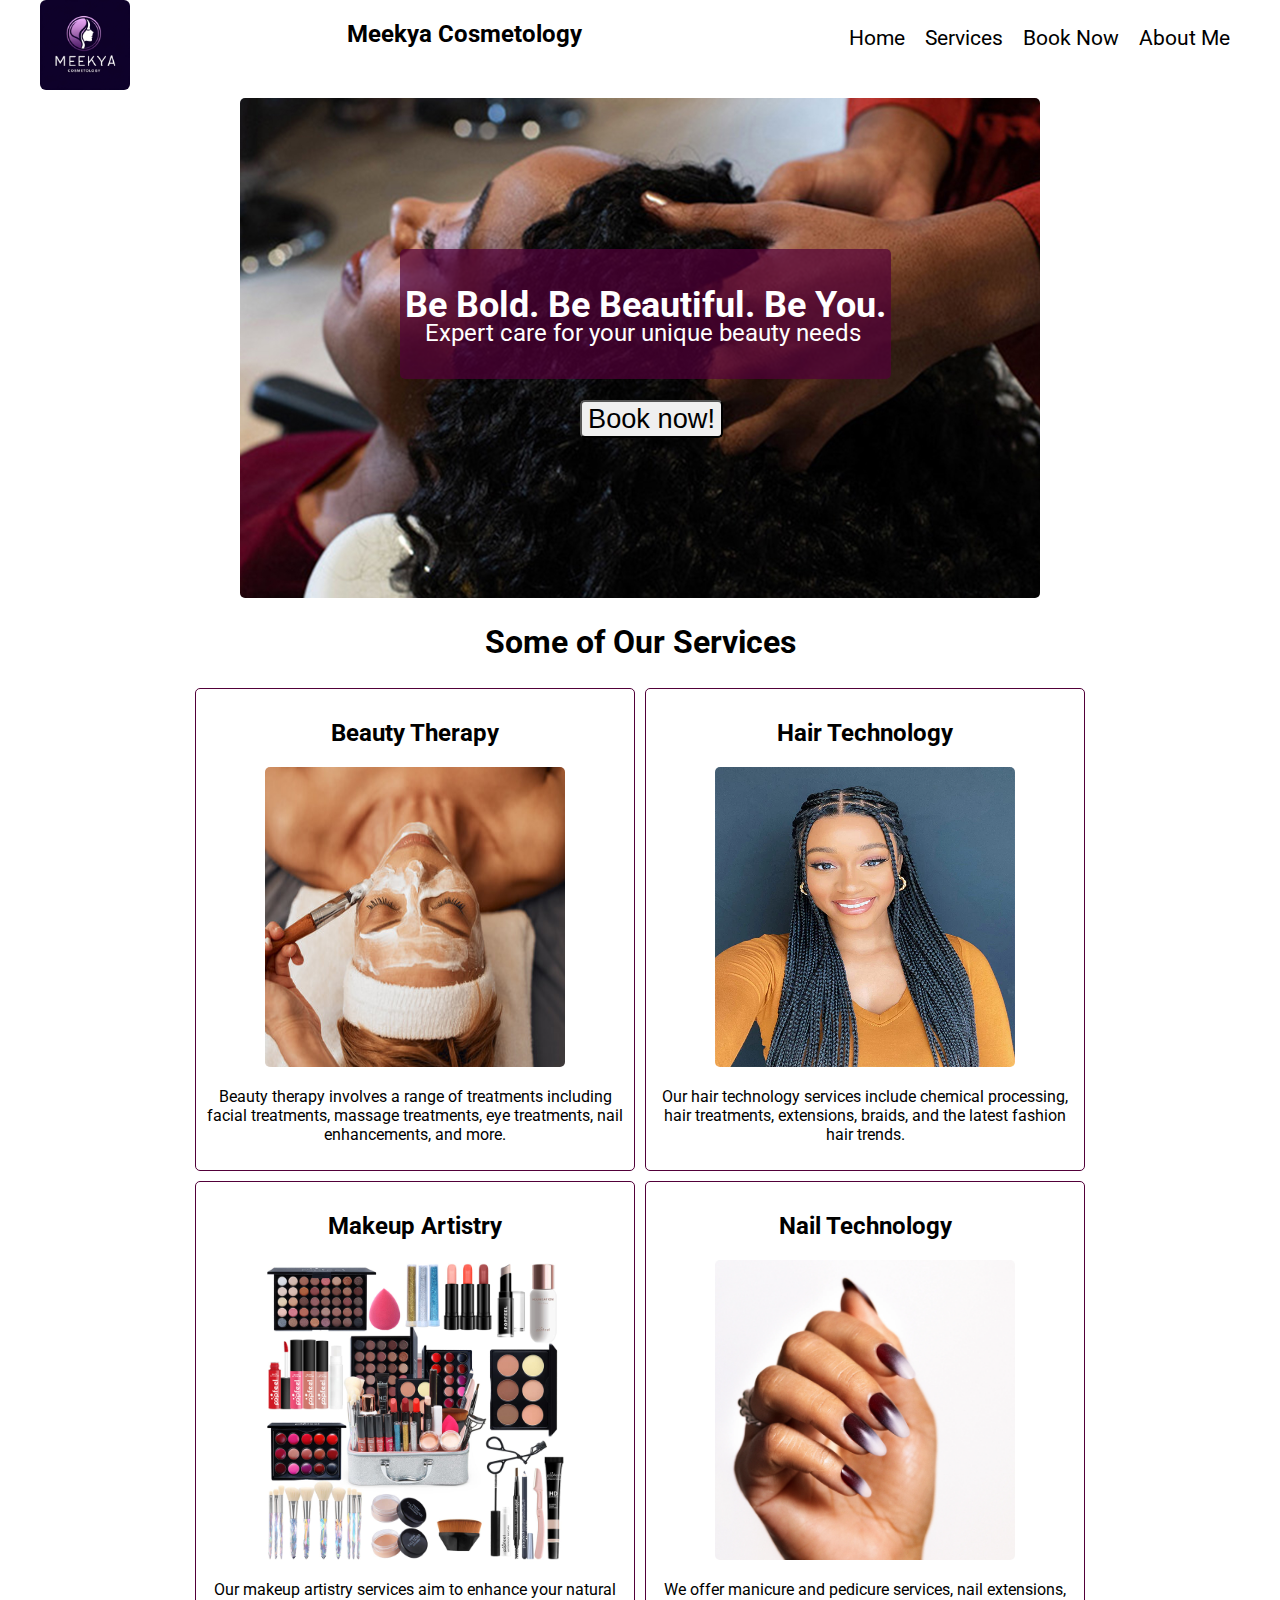
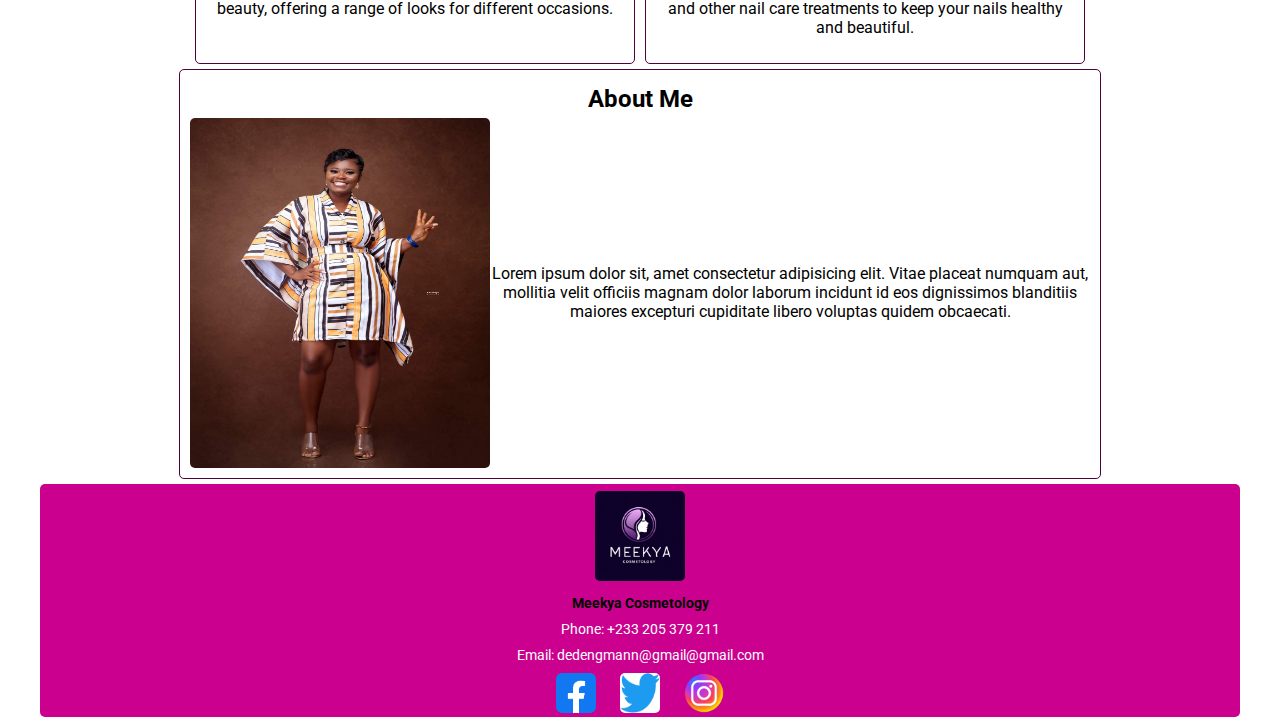
==== commit fa65716f: "work on homepage" ====
--- a/index.html
+++ b/index.html
@@ -40,67 +40,69 @@
               srcset="images/hero-medium.webp"
               media="(max-width:1200px)"
             />
-            <img src="images/hero-large.webp" alt="Hero image" />
+            <img src="images/hero-medium.webp" alt="Hero image" />
           </picture>
-          <button id="book-button">Book now</button>
+          <div class="hero-text">
+            
+          <h2>Be Bold. Be Beautiful. Be You.</h2>
+          <p>Expert care for your unique beauty needs</p>
+        </div>
+          <button id="book-button">Book now!</button>
         </div>
       </section>
       <h1>Some of Our Services</h1>
       <div class="services">
-      <section class="services-section" id="service1">
-        <h2>Beauty Therapy</h2>
-        <img src="images/beauty therapy.jpg" alt="img1" />
-        <p>
-          Beauty therapy involves a range of treatments including facial
-          treatments, massage treatments, eye treatments, nail enhancements,
-          and more.
-        </p>
-      </section>
-      
-      <section class="services-section" id="service1">
-        <h2>Hair Technology</h2>
-        <img src="images/hairtec.webp" alt="img1" />
-        <p>
-          Our hair technology services include chemical processing, hair
-          treatments, extensions, braids, and the latest fashion hair trends.
-        </p>
-      </section>
-      <section class="services-section" id="service1">
-        <h2>Makeup Artistry</h2>
-        <img src="images/maekup.jpg" alt="img1" />
-        <p>
-          Our makeup artistry services aim to enhance your natural beauty,
-          offering a range of looks for different occasions.
-        </p>
-      </section>
-      <section class="services-section" id="service1">
-        <h2>Nail Technology</h2>
-        <img src="images/nails.webp" alt="img1" />
-        <p>
-          We offer manicure and pedicure services, nail extensions, and other
-          nail care treatments to keep your nails healthy and beautiful.
-        </p>
-      </section>
-      
-    </div>
+        <section class="services-section" id="service1">
+          <h2>Beauty Therapy</h2>
+          <img src="images/beauty therapy.jpg" alt="img1" />
+          <p>
+            Beauty therapy involves a range of treatments including facial
+            treatments, massage treatments, eye treatments, nail enhancements,
+            and more.
+          </p>
+        </section>
+
+        <section class="services-section" id="service1">
+          <h2>Hair Technology</h2>
+          <img src="images/hairtec.webp" alt="img1" />
+          <p>
+            Our hair technology services include chemical processing, hair
+            treatments, extensions, braids, and the latest fashion hair trends.
+          </p>
+        </section>
+        <section class="services-section" id="service1">
+          <h2>Makeup Artistry</h2>
+          <img src="images/maekup.jpg" alt="img1" />
+          <p>
+            Our makeup artistry services aim to enhance your natural beauty,
+            offering a range of looks for different occasions.
+          </p>
+        </section>
+        <section class="services-section" id="service1">
+          <h2>Nail Technology</h2>
+          <img src="images/nails.webp" alt="img1" />
+          <p>
+            We offer manicure and pedicure services, nail extensions, and other
+            nail care treatments to keep your nails healthy and beautiful.
+          </p>
+        </section>
+      </div>
 
       <div id="aboutme">
         <section class="aboutme">
           <h2>About Me</h2>
           <div class="about-container">
-          <img src="images/picofme.jpg" alt="about" />
-          <p>
-            Lorem ipsum dolor sit, amet consectetur adipisicing elit. Vitae
-            placeat numquam aut, mollitia velit officiis magnam dolor laborum
-            incidunt id eos dignissimos blanditiis maiores excepturi cupiditate
-            libero voluptas quidem obcaecati.
-          </p>
+            <img src="images/picofme.jpg" alt="about" />
+            <p>
+              Lorem ipsum dolor sit, amet consectetur adipisicing elit. Vitae
+              placeat numquam aut, mollitia velit officiis magnam dolor laborum
+              incidunt id eos dignissimos blanditiis maiores excepturi
+              cupiditate libero voluptas quidem obcaecati.
+            </p>
           </div>
         </section>
       </div>
-      
 
-       
       <footer>
         <div class="footer-logo">
           <p>
--- a/styles/base.css
+++ b/styles/base.css
@@ -3,6 +3,9 @@
     --background-color: white;
     --accent-color: #CC008F;
     --accent-color2: #520039;
+    --border-background-color: rgba(82, 0, 57, 0.7);
+    /* 70% opacity */
+
 }
 
 body {
@@ -34,7 +37,7 @@
 nav ul li a:hover {
     background-color: var(--accent-color2);
     border-radius: 10px;
-    color:white;
+    color: white;
 }
 
 .menu-hide,
@@ -100,15 +103,26 @@
 }
 
 #hero img {
-    
-    border-radius: 5px;
-}
-
+
+    border-radius: 5px;
+}
+
+.hero-text {
+    position: absolute;
+    background-color: var(--border-background-color);
+    top: 20%;
+    left: 15%;
+    color: white;
+    border-radius: 5px;
+    height: 100px;
+    padding:5px;
+
+}
 
 
 #book-button {
     position: absolute;
-    top: 50%;
+    top: 70%;
     left: 38%;
     font-size: 20px;
     border-radius: 5px;
@@ -138,8 +152,8 @@
     border-radius: 5px;
     width: 300px;
     text-align: center;
-    margin:0 auto;
-    margin-bottom:5px;
+    margin: 0 auto;
+    margin-bottom: 5px;
 
 }
 
--- a/styles/larger.css
+++ b/styles/larger.css
@@ -25,29 +25,57 @@
     .menu-hide.showing {
         display: none;
     }
-    .aboutme{
-        width:900px;
-        height:350
+
+    .aboutme {
+        width: 900px;
+        height: 350
     }
-    .aboutme .about-container{
-        display:flex;
-        align-items:center;
-        
+
+    .aboutme .about-container {
+        display: flex;
+        align-items: center;
+
     }
+
     #aboutme img {
-        max-width: 300px; 
+        max-width: 300px;
         height: 350px
-      }
-      
-      .aboutme p {
+    }
+
+    .aboutme p {
         flex: 1;
-        
-      }
-      .services{
+
+    }
+
+    .services {
         /* display:flex; */
         justify-content: center;
-        display:grid;
-        grid-template-columns: 450px 450px  ;
-        
-      }
-}+        display: grid;
+        grid-template-columns: 450px 450px;
+
+    }
+
+    .hero-text {
+        position: absolute;
+        background-color: var(--border-background-color);
+        top: 30%;
+        left: 30%;
+        color: white;
+        border-radius: 5px;
+        height: 120px;
+        justify-content: center;
+
+        padding: 5px;
+        font-size: 1.5em;
+    }
+    .hero-text p{
+       padding:20px
+    }
+    #book-button{
+        font-size: 1.7em;
+        top:60%;
+        left:45%;
+    }
+
+
+}
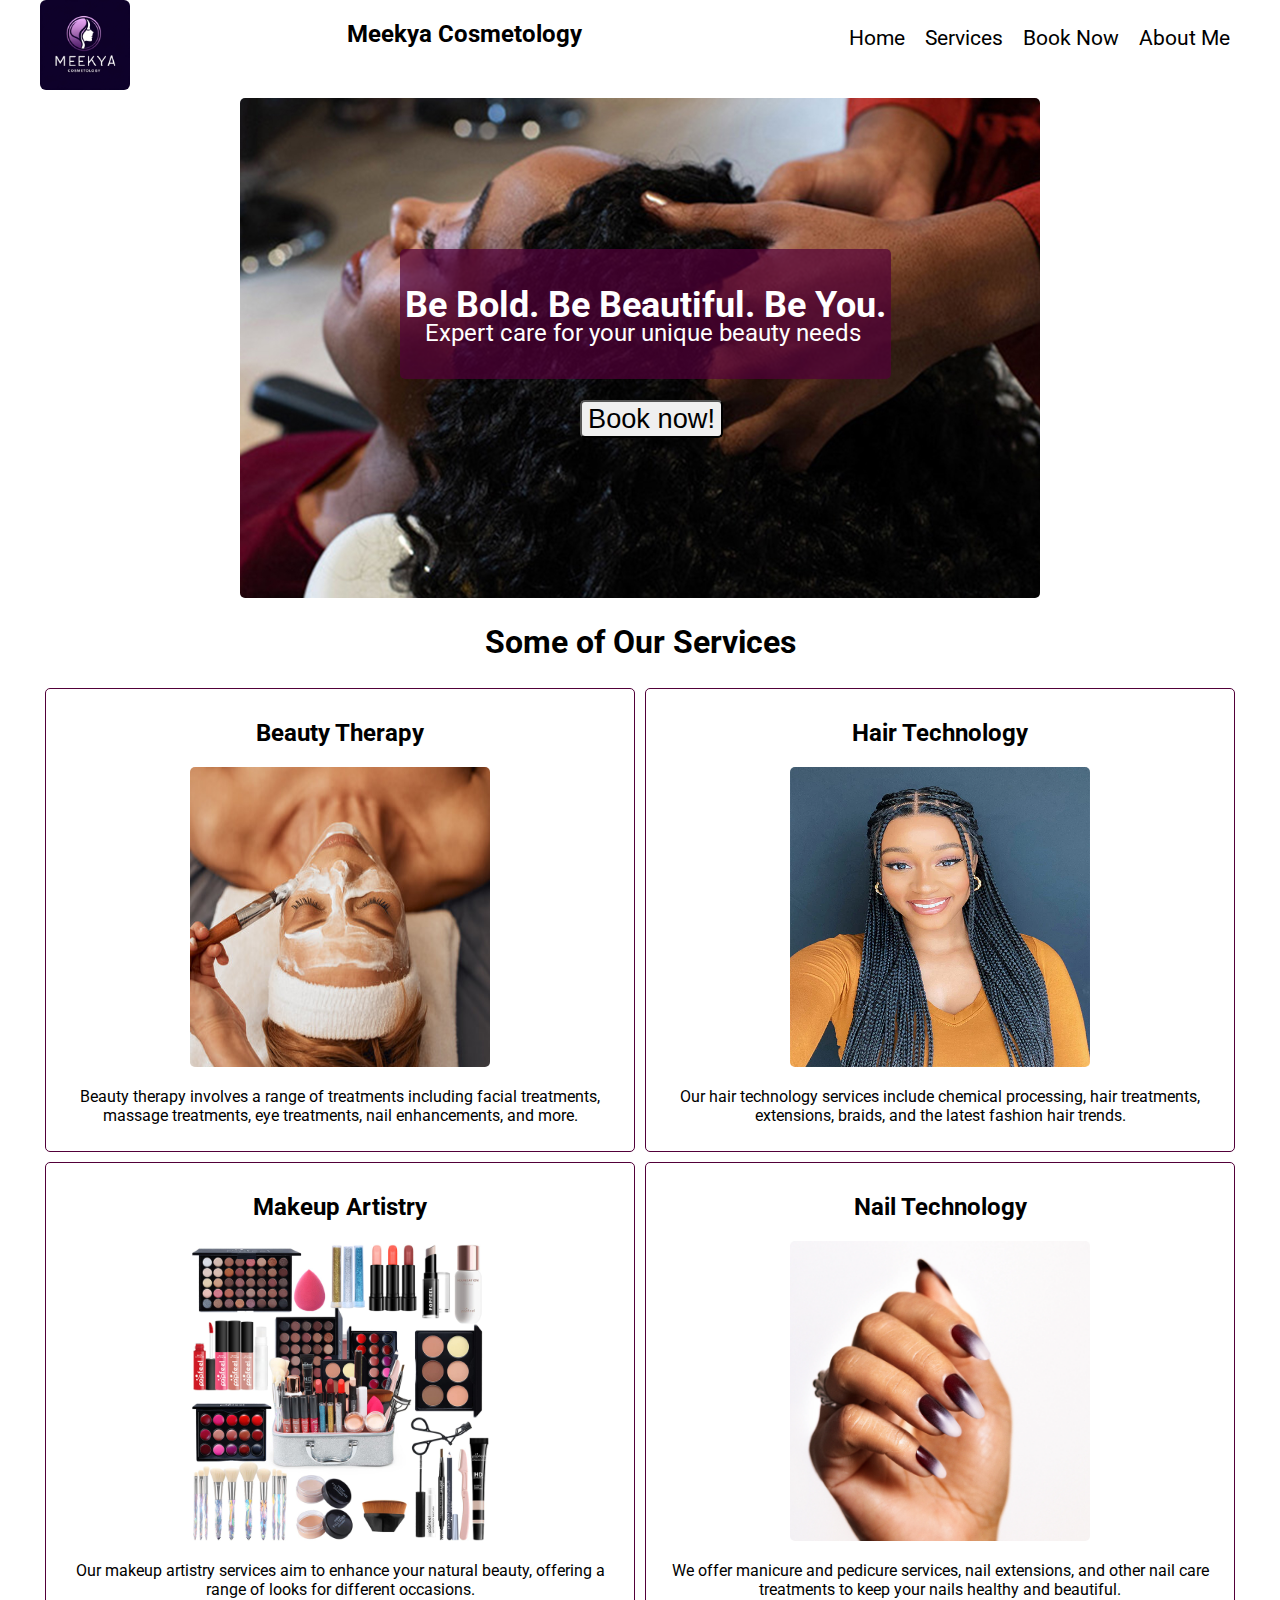
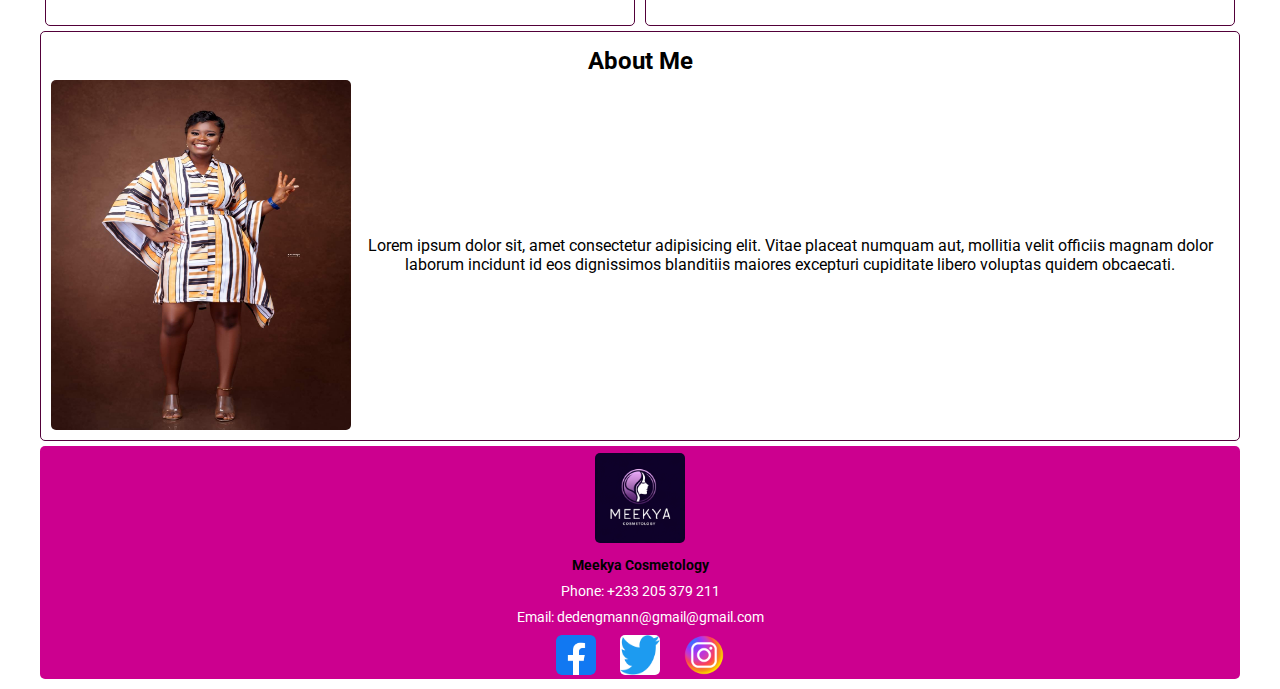
==== commit 9f1569f6: "touches" ====
--- a/index.html
+++ b/index.html
@@ -38,15 +38,14 @@
             <source srcset="images/hero-small.webp" media="(max-width:560px)" />
             <source
               srcset="images/hero-medium.webp"
-              media="(max-width:1200px)"
+              media="(max-width:700px)"
             />
             <img src="images/hero-medium.webp" alt="Hero image" />
           </picture>
           <div class="hero-text">
-            
-          <h2>Be Bold. Be Beautiful. Be You.</h2>
-          <p>Expert care for your unique beauty needs</p>
-        </div>
+            <h2>Be Bold. Be Beautiful. Be You.</h2>
+            <p>Expert care for your unique beauty needs</p>
+          </div>
           <button id="book-button">Book now!</button>
         </div>
       </section>
--- a/styles/base.css
+++ b/styles/base.css
@@ -115,7 +115,7 @@
     color: white;
     border-radius: 5px;
     height: 100px;
-    padding:5px;
+    padding: 5px;
 
 }
 
@@ -126,6 +126,23 @@
     left: 38%;
     font-size: 20px;
     border-radius: 5px;
+    cursor: pointer;
+    animation: pulsate 1.5s infinite;
+    transition: all 0.3s ease;
+}
+
+@keyframes pulsate {
+
+    0%,
+    100% {
+        transform: scale(1);
+        opacity: 1;
+    }
+
+    50% {
+        transform: scale(1.1);
+        opacity: 0.8;
+    }
 }
 
 #hero p {
@@ -168,6 +185,8 @@
     padding: 10px;
     border-radius: 5px;
     margin: 5px;
+
+    /* margin: 0 auto; */
 }
 
 .services img {
@@ -209,4 +228,24 @@
 
 .footer-contact-details p b {
     color: black;
+}
+
+/* book now styles */
+.services-section button {
+    background-color: var(--accent-color);
+
+    color: black;
+    font-size: 18px;
+    padding: 10px 20px;
+    margin-top: 10px;
+    border: none;
+    border-radius: 5px;
+    cursor: pointer;
+    transition: background-color 0.3s ease;
+}
+
+.services-section button:hover {
+    background-color: var(--accent-color2);
+
+    color: white;
 }--- a/styles/medium.css
+++ b/styles/medium.css
@@ -0,0 +1,5 @@
+@media screen and(min-width:560px) {
+   .hero img{
+    display: none;
+   }
+}--- a/styles/larger.css
+++ b/styles/larger.css
@@ -27,7 +27,7 @@
     }
 
     .aboutme {
-        width: 900px;
+        width: auto;
         height: 350
     }
 
@@ -51,7 +51,7 @@
         /* display:flex; */
         justify-content: center;
         display: grid;
-        grid-template-columns: 450px 450px;
+        grid-template-columns: 1fr 1fr;
 
     }
 
@@ -68,14 +68,17 @@
         padding: 5px;
         font-size: 1.5em;
     }
-    .hero-text p{
-       padding:20px
+
+    .hero-text p {
+        padding: 20px
     }
-    #book-button{
+
+    #book-button {
         font-size: 1.7em;
-        top:60%;
-        left:45%;
+        top: 60%;
+        left: 45%;
+        
     }
 
 
-}
+}